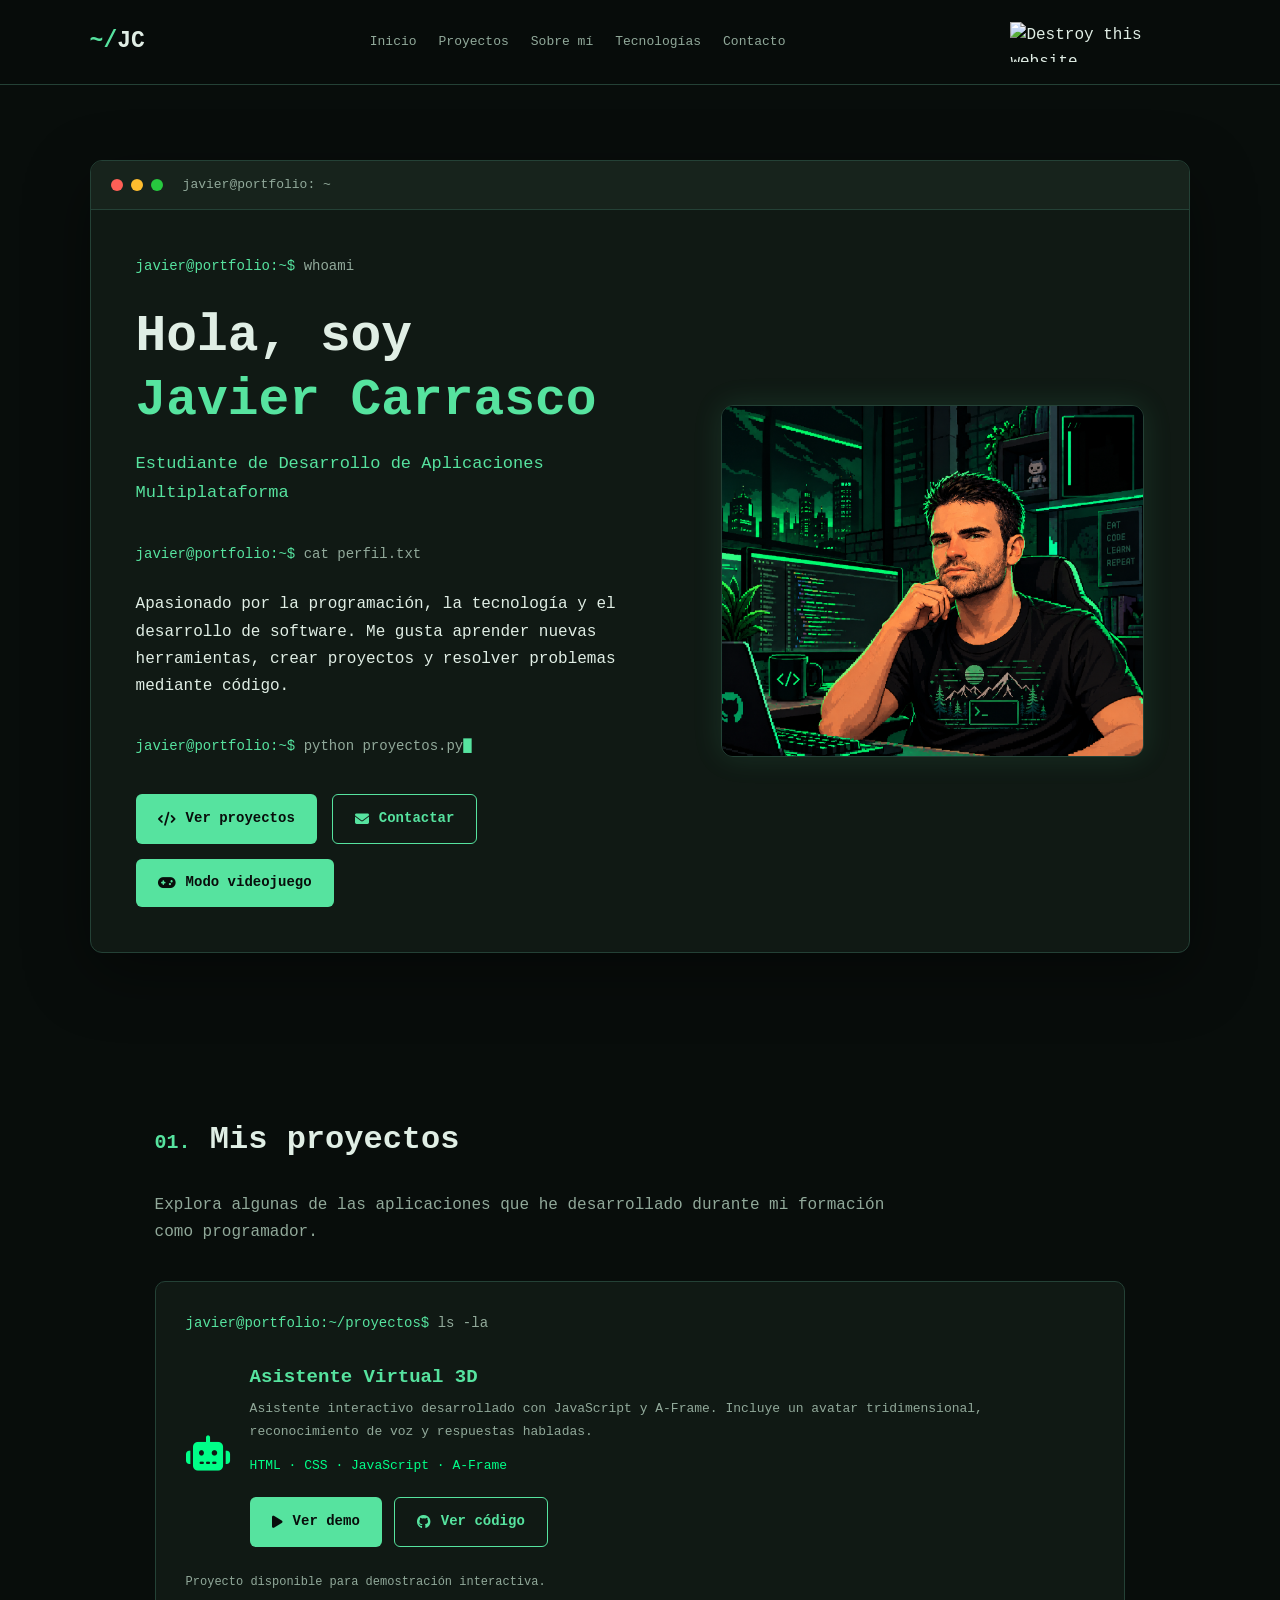
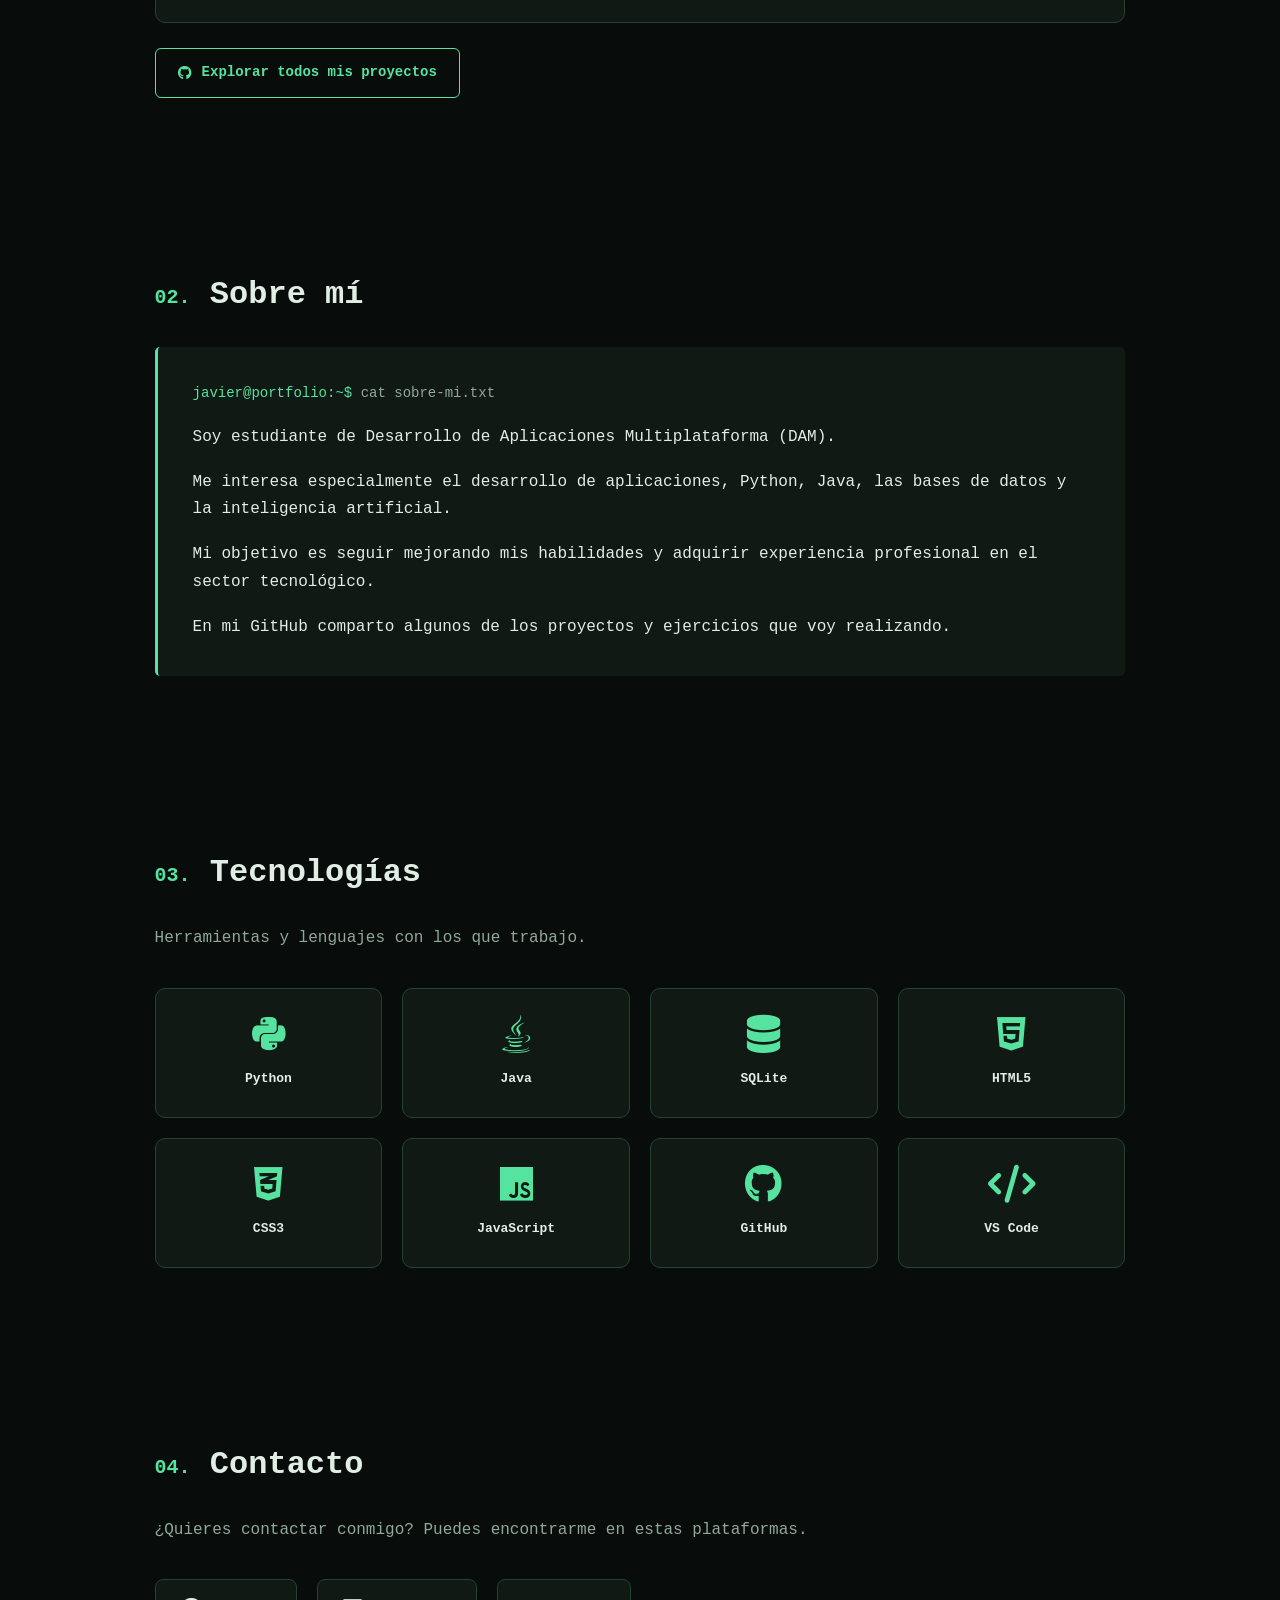
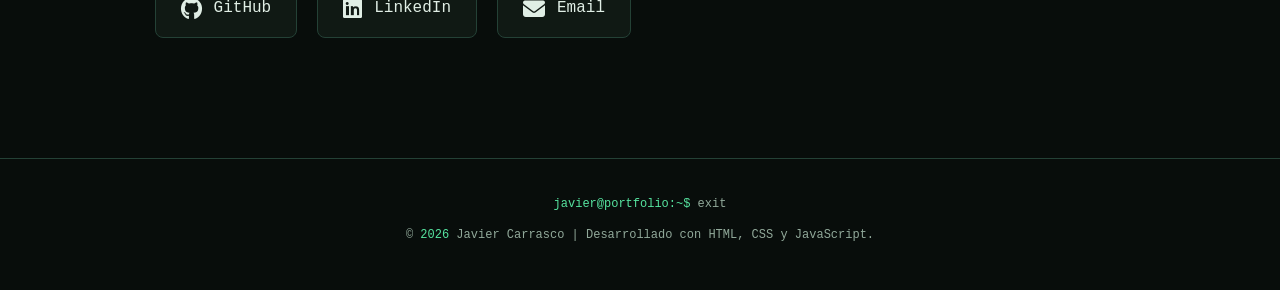
==== index.html @ 75edbc8d "Update index.html" ====
<!DOCTYPE html>
<html lang="es">

<head>
  <meta charset="UTF-8">
  <meta name="viewport"
        content="width=device-width, initial-scale=1.0">

  <meta name="description"
        content="Portafolio de Javier Carrasco, estudiante de Desarrollo de Aplicaciones Multiplataforma.">

  <title>Javier Carrasco | Developer</title>

  <link rel="stylesheet" href="style.css">

  <link rel="stylesheet"
        href="https://cdnjs.cloudflare.com/ajax/libs/font-awesome/6.7.2/css/all.min.css">

  <script src="script.js" defer></script>
</head>

<body>

  <nav class="navbar">

    <a href="#inicio" class="logo">
      <span>~/</span>JC
    </a>

    <div class="nav-links">
      <a href="#inicio">Inicio</a>
      <a href="#proyectos">Proyectos</a>
      <a href="#sobre-mi">Sobre mí</a>
      <a href="#tecnologias">Tecnologías</a>
      <a href="#contacto">Contacto</a>
    </div>

    <a class="destroy"
       href="https://destroy.spritefusion.com/?from=badge&url=https://javicarrascoferrus-web.github.io/portafolio/"
       target="_blank"
       rel="noopener noreferrer">

      <img
        src="https://destroy.spritefusion.com/badge.svg"
        alt="Destroy this website"
        width="180"
        height="40">

    </a>

  </nav>


  <header id="inicio" class="hero">

    <div class="terminal">

      <div class="terminal-header">

        <div class="terminal-dots">
          <span class="red"></span>
          <span class="yellow"></span>
          <span class="green"></span>
        </div>

        <span>javier@portfolio: ~</span>

      </div>

      <div class="terminal-body">

        <div class="hero-content">

          <div class="hero-text">

            <p class="command">
              <span>javier@portfolio:~$</span>
              whoami
            </p>

            <h1>
              Hola, soy
              <span class="highlight">
                Javier Carrasco
              </span>
            </h1>

            <p class="subtitle">
              Estudiante de Desarrollo de Aplicaciones Multiplataforma
            </p>

            <p class="command">
              <span>javier@portfolio:~$</span>
              cat perfil.txt
            </p>

            <p class="description">
              Apasionado por la programación, la tecnología
              y el desarrollo de software.
              Me gusta aprender nuevas herramientas,
              crear proyectos y resolver problemas
              mediante código.
            </p>

            <p class="command">
              <span>javier@portfolio:~$</span>
              <span id="typing"></span><span class="cursor">█</span>
            </p>

            <div class="hero-buttons">

              <a href="#proyectos" class="btn-primary">
                <i class="fa-solid fa-code"></i>
                Ver proyectos
              </a>

              <a href="#contacto" class="btn-secondary">
                <i class="fa-solid fa-envelope"></i>
                Contactar
              </a>

              <a href="Juego/" class="btn-primary">
                <i class="fa-solid fa-gamepad"></i>
                Modo videojuego
              </a>

            </div>

          </div>


          <div class="hero-image">

            <img
              src="FotoJavi.png"
              alt="Javier Carrasco, desarrollador en formación"
              width="1344"
              height="1024">

          </div>

        </div>

      </div>

    </div>

  </header>


  <section id="proyectos" class="section">

    <h2 class="section-title">
      <span>01.</span> Mis proyectos
    </h2>

    <p class="section-description">
      Explora algunas de las aplicaciones que he desarrollado
      durante mi formación como programador.
    </p>

    <div class="projects-terminal">

      <p class="command">
        <span>javier@portfolio:~/proyectos$</span>
        ls -la
      </p>

      <div class="project-info" style="margin: 25px 0;">

        <i class="fa-solid fa-robot"
           style="font-size: 35px; color: #00ff88;"></i>

        <div>

          <h3>Asistente Virtual 3D</h3>

          <p>
            Asistente interactivo desarrollado con JavaScript
            y A-Frame. Incluye un avatar tridimensional,
            reconocimiento de voz y respuestas habladas.
          </p>

          <p style="margin-top: 12px;">
            <span style="color: #00ff88;">
              HTML · CSS · JavaScript · A-Frame
            </span>
          </p>

          <div style="display: flex; gap: 12px;
                      flex-wrap: wrap; margin-top: 20px;">

            <!-- ENLACE CORREGIDO -->

            <a href="Proyectos/Asistente-3D/"
               class="btn-primary">

              <i class="fa-solid fa-play"></i>
              Ver demo

            </a>

            <a href="https://github.com/javicarrascoferrus-web/Proyectos"
               target="_blank"
               rel="noopener noreferrer"
               class="btn-secondary">

              <i class="fa-brands fa-github"></i>
              Ver código

            </a>

          </div>

        </div>

      </div>

      <p class="terminal-output">
        Proyecto disponible para demostración interactiva.
      </p>

    </div>

    <a class="github-button"
       href="https://github.com/javicarrascoferrus-web/Proyectos"
       target="_blank"
       rel="noopener noreferrer">

      <i class="fa-brands fa-github"></i>
      Explorar todos mis proyectos

    </a>

  </section>


  <section id="sobre-mi" class="section">

    <h2 class="section-title">
      <span>02.</span> Sobre mí
    </h2>

    <div class="about-terminal">

      <p class="command">
        <span>javier@portfolio:~$</span>
        cat sobre-mi.txt
      </p>

      <p>
        Soy estudiante de Desarrollo de Aplicaciones
        Multiplataforma (DAM).
      </p>

      <p>
        Me interesa especialmente el desarrollo
        de aplicaciones, Python, Java,
        las bases de datos y la inteligencia artificial.
      </p>

      <p>
        Mi objetivo es seguir mejorando mis habilidades
        y adquirir experiencia profesional
        en el sector tecnológico.
      </p>

      <p>
        En mi GitHub comparto algunos de los proyectos
        y ejercicios que voy realizando.
      </p>

    </div>

  </section>


  <section id="tecnologias" class="section">

    <h2 class="section-title">
      <span>03.</span> Tecnologías
    </h2>

    <p class="section-description">
      Herramientas y lenguajes con los que trabajo.
    </p>

    <div class="tech-grid">

      <div class="tech">
        <i class="fa-brands fa-python"></i>
        <span>Python</span>
      </div>

      <div class="tech">
        <i class="fa-brands fa-java"></i>
        <span>Java</span>
      </div>

      <div class="tech">
        <i class="fa-solid fa-database"></i>
        <span>SQLite</span>
      </div>

      <div class="tech">
        <i class="fa-brands fa-html5"></i>
        <span>HTML5</span>
      </div>

      <div class="tech">
        <i class="fa-brands fa-css3-alt"></i>
        <span>CSS3</span>
      </div>

      <div class="tech">
        <i class="fa-brands fa-js"></i>
        <span>JavaScript</span>
      </div>

      <div class="tech">
        <i class="fa-brands fa-github"></i>
        <span>GitHub</span>
      </div>

      <div class="tech">
        <i class="fa-solid fa-code"></i>
        <span>VS Code</span>
      </div>

    </div>

  </section>


  <section id="contacto" class="section contact-section">

    <h2 class="section-title">
      <span>04.</span> Contacto
    </h2>

    <p class="section-description">
      ¿Quieres contactar conmigo?
      Puedes encontrarme en estas plataformas.
    </p>

    <div class="contact-links">

      <a
        href="https://github.com/javicarrascoferrus-web"
        target="_blank"
        rel="noopener noreferrer">

        <i class="fa-brands fa-github"></i>
        GitHub

      </a>

      <a
        href="https://www.linkedin.com/in/javier-carrasco-9211b0356/"
        target="_blank"
        rel="noopener noreferrer">

        <i class="fa-brands fa-linkedin"></i>
        LinkedIn

      </a>

      <a href="mailto:javicarrascoferrus@gmail.com">

        <i class="fa-solid fa-envelope"></i>
        Email

      </a>

    </div>

  </section>


  <footer>

    <p>
      <span>javier@portfolio:~$</span>
      exit
    </p>

    <p>
      © <span id="year"></span> Javier Carrasco
      | Desarrollado con HTML, CSS y JavaScript.
    </p>

  </footer>

</body>
</html>
---- style.css ----
:root {
  --background: #080d0b;
  --surface: #101914;
  --surface-light: #17231c;
  --green: #56e39f;
  --green-dark: #2da66c;
  --text: #e0eee5;
  --muted: #91a99a;
  --border: #244136;
}

* {
  margin: 0;
  padding: 0;
  box-sizing: border-box;
}

html {
  scroll-behavior: smooth;
  scroll-padding-top: 100px;
}

body {
  background: var(--background);
  color: var(--text);
  font-family: "Consolas", "Courier New", monospace;
  line-height: 1.7;
  overflow-x: hidden;
}

a {
  text-decoration: none;
  color: inherit;
}

button,
a {
  -webkit-tap-highlight-color: transparent;
}

::selection {
  background: var(--green);
  color: var(--background);
}




.navbar {
  min-height: 85px;
  padding: 15px 7%;
  display: flex;
  align-items: center;
  justify-content: space-between;
  gap: 25px;
  border-bottom: 1px solid var(--border);
  background: rgba(8, 13, 11, 0.95);
  position: sticky;
  top: 0;
  z-index: 100;
}

.logo {
  font-size: 23px;
  font-weight: bold;
  color: var(--text);
  white-space: nowrap;
}

.logo span {
  color: var(--green);
}

.nav-links {
  display: flex;
  align-items: center;
  gap: 22px;
  flex-wrap: wrap;
}

.nav-links a {
  font-size: 13px;
  color: var(--muted);
  transition: color 0.3s;
}

.nav-links a:hover {
  color: var(--green);
}

.destroy img {
  display: block;
  max-width: 100%;
  height: auto;
}




.hero {
  min-height: 85vh;
  display: flex;
  align-items: center;
  justify-content: center;
  padding: 75px 7%;
}

.terminal {
  width: 100%;
  max-width: 1200px;
  border: 1px solid var(--border);
  background: var(--surface);
  border-radius: 12px;
  overflow: hidden;
  box-shadow: 0 20px 65px rgba(0, 0, 0, 0.4);
}

.terminal-header {
  background: var(--surface-light);
  padding: 13px 20px;
  display: flex;
  align-items: center;
  gap: 20px;
  border-bottom: 1px solid var(--border);
  color: var(--muted);
  font-size: 13px;
}

.terminal-dots {
  display: flex;
  gap: 8px;
}

.terminal-dots span {
  width: 12px;
  height: 12px;
  border-radius: 50%;
}

.red {
  background: #ff5f56;
}

.yellow {
  background: #ffbd2e;
}

.green {
  background: #27c93f;
}

.terminal-body {
  padding: 45px;
}




.hero-content {
  display: grid;
  grid-template-columns: minmax(0, 1.3fr) minmax(0, 1fr);
  align-items: center;
  gap: 35px;
}

.hero-text {
  min-width: 0;
}

.hero-image {
  width: 100%;
  display: flex;
  align-items: center;
  justify-content: center;
}

.hero-image img {
  display: block;
  width: 100%;
  max-width: 430px;
  height: auto;
  border-radius: 12px;
  border: 1px solid var(--border);
  box-shadow: 0 0 30px rgba(86, 227, 159, 0.12);
  transition: transform 0.3s ease, box-shadow 0.3s ease;
}

.hero-image img:hover {
  transform: scale(1.03);
  box-shadow: 0 0 35px rgba(86, 227, 159, 0.25);
}




.command {
  color: var(--muted);
  margin-bottom: 25px;
  font-size: 14px;
  overflow-wrap: anywhere;
}

.command span:first-child {
  color: var(--green);
}

h1 {
  font-size: clamp(30px, 4vw, 55px);
  line-height: 1.25;
  margin-bottom: 18px;
}

.highlight {
  color: var(--green);
  display: block;
}

.subtitle {
  color: var(--green);
  font-size: 17px;
  margin-bottom: 35px;
}

.description {
  color: var(--text);
  max-width: 750px;
  margin-bottom: 35px;
}

.cursor {
  color: var(--green);
  animation: blink 1s infinite;
}

@keyframes blink {
  50% {
    opacity: 0;
  }
}




.hero-buttons {
  display: flex;
  flex-wrap: wrap;
  gap: 15px;
  margin-top: 35px;
}

.btn-primary,
.btn-secondary,
.github-button {
  display: inline-flex;
  align-items: center;
  justify-content: center;
  gap: 10px;
  padding: 12px 22px;
  border-radius: 6px;
  font-size: 14px;
  font-weight: bold;
  transition: all 0.3s;
}

.btn-primary {
  background: var(--green);
  color: var(--background);
}

.btn-primary:hover {
  background: #82f5ba;
  transform: translateY(-3px);
}

.btn-secondary {
  border: 1px solid var(--green);
  color: var(--green);
}

.btn-secondary:hover {
  background: rgba(86, 227, 159, 0.1);
  transform: translateY(-3px);
}



.section {
  max-width: 1150px;
  margin: auto;
  padding: 85px 7%;
}

.section-title {
  font-size: clamp(24px, 3vw, 32px);
  margin-bottom: 25px;
}

.section-title span {
  color: var(--green);
  font-size: 20px;
}

.section-description {
  color: var(--muted);
  margin-bottom: 35px;
  max-width: 750px;
}




.projects-terminal {
  background: var(--surface);
  border: 1px solid var(--border);
  padding: 30px;
  border-radius: 10px;
}

.projects-terminal .command {
  margin-bottom: 20px;
}

.project-link {
  display: flex;
  align-items: center;
  justify-content: space-between;
  gap: 20px;
  padding: 25px 20px;
  border: 1px solid var(--border);
  border-radius: 8px;
  transition: all 0.3s;
}

.project-link:hover {
  background: var(--surface-light);
  border-color: var(--green);
  transform: translateX(5px);
}

.project-info {
  display: flex;
  align-items: center;
  gap: 20px;
}

.project-info > i {
  color: var(--green);
  font-size: 28px;
}

.project-info h3 {
  color: var(--green);
  font-size: 19px;
  margin-bottom: 5px;
}

.project-info p {
  color: var(--muted);
  font-size: 13px;
}

.project-link > i {
  color: var(--green);
}

.terminal-output {
  color: var(--muted);
  font-size: 12px;
  margin-top: 20px;
}

.github-button {
  margin-top: 25px;
  border: 1px solid var(--green);
  color: var(--green);
}

.github-button:hover {
  background: var(--green);
  color: var(--background);
}


/* SOBRE MÍ */

.about-terminal {
  background: var(--surface);
  border-left: 3px solid var(--green);
  border-radius: 5px;
  padding: 35px;
}

.about-terminal p {
  margin-bottom: 18px;
}

.about-terminal p:last-child {
  margin-bottom: 0;
}




.tech-grid {
  display: grid;
  grid-template-columns: repeat(4, 1fr);
  gap: 20px;
}

.tech {
  min-height: 130px;
  padding: 25px 15px;
  background: var(--surface);
  border: 1px solid var(--border);
  border-radius: 10px;
  display: flex;
  flex-direction: column;
  align-items: center;
  justify-content: center;
  gap: 15px;
  transition: all 0.3s;
}

.tech:hover {
  border-color: var(--green);
  transform: translateY(-6px);
  box-shadow: 0 8px 25px rgba(86, 227, 159, 0.08);
}

.tech i {
  font-size: 38px;
  color: var(--green);
}

.tech span {
  font-size: 13px;
  font-weight: bold;
}


/* CONTACTO */

.contact-section {
  padding-bottom: 120px;
}

.contact-links {
  display: flex;
  flex-wrap: wrap;
  gap: 20px;
}

.contact-links a {
  display: inline-flex;
  align-items: center;
  gap: 12px;
  padding: 15px 25px;
  background: var(--surface);
  border: 1px solid var(--border);
  border-radius: 8px;
  transition: all 0.3s;
}

.contact-links a:hover {
  color: var(--green);
  border-color: var(--green);
  transform: translateY(-4px);
}

.contact-links i {
  font-size: 22px;
}


/* FOOTER */

footer {
  padding: 35px 7%;
  text-align: center;
  border-top: 1px solid var(--border);
  color: var(--muted);
  font-size: 12px;
}

footer p {
  margin-bottom: 10px;
}

footer span {
  color: var(--green);
}




@media (max-width: 1000px) {

  .navbar {
    flex-wrap: wrap;
    justify-content: center;
  }

  .nav-links {
    justify-content: center;
  }

  .hero-content {
    grid-template-columns: 1fr;
    gap: 35px;
  }

  .hero-image img {
    max-width: 420px;
  }

  .tech-grid {
    grid-template-columns: repeat(3, 1fr);
  }

}




@media (max-width: 650px) {

  .navbar {
    padding: 18px 5%;
    gap: 15px;
  }

  .nav-links {
    gap: 12px;
  }

  .nav-links a {
    font-size: 11px;
  }

  .hero {
    padding: 50px 5%;
    min-height: auto;
  }

  .terminal-body {
    padding: 25px 20px;
  }

  .terminal-header {
    padding: 12px;
    font-size: 11px;
  }

  .hero-content {
    grid-template-columns: 1fr;
    gap: 25px;
  }

  .hero-image img {
    max-width: 350px;
  }

  .subtitle {
    font-size: 14px;
  }

  .command {
    font-size: 12px;
  }

  .section {
    padding: 65px 6%;
  }

  .projects-terminal {
    padding: 18px;
  }

  .project-link {
    padding: 18px 12px;
  }

  .project-info {
    gap: 12px;
  }

  .project-info h3 {
    font-size: 16px;
  }

  .project-info > i {
    font-size: 22px;
  }

  .about-terminal {
    padding: 22px;
  }

  .tech-grid {
    grid-template-columns: repeat(2, 1fr);
    gap: 12px;
  }

  .tech {
    min-height: 110px;
  }

  .tech i {
    font-size: 30px;
  }

  .contact-links {
    flex-direction: column;
  }

  .contact-links a {
    justify-content: center;
  }

}




@media (prefers-reduced-motion: reduce) {

  *,
  *::before,
  *::after {
    animation-duration: 0.01ms !important;
    transition-duration: 0.01ms !important;
    scroll-behavior: auto !important;
  }

}
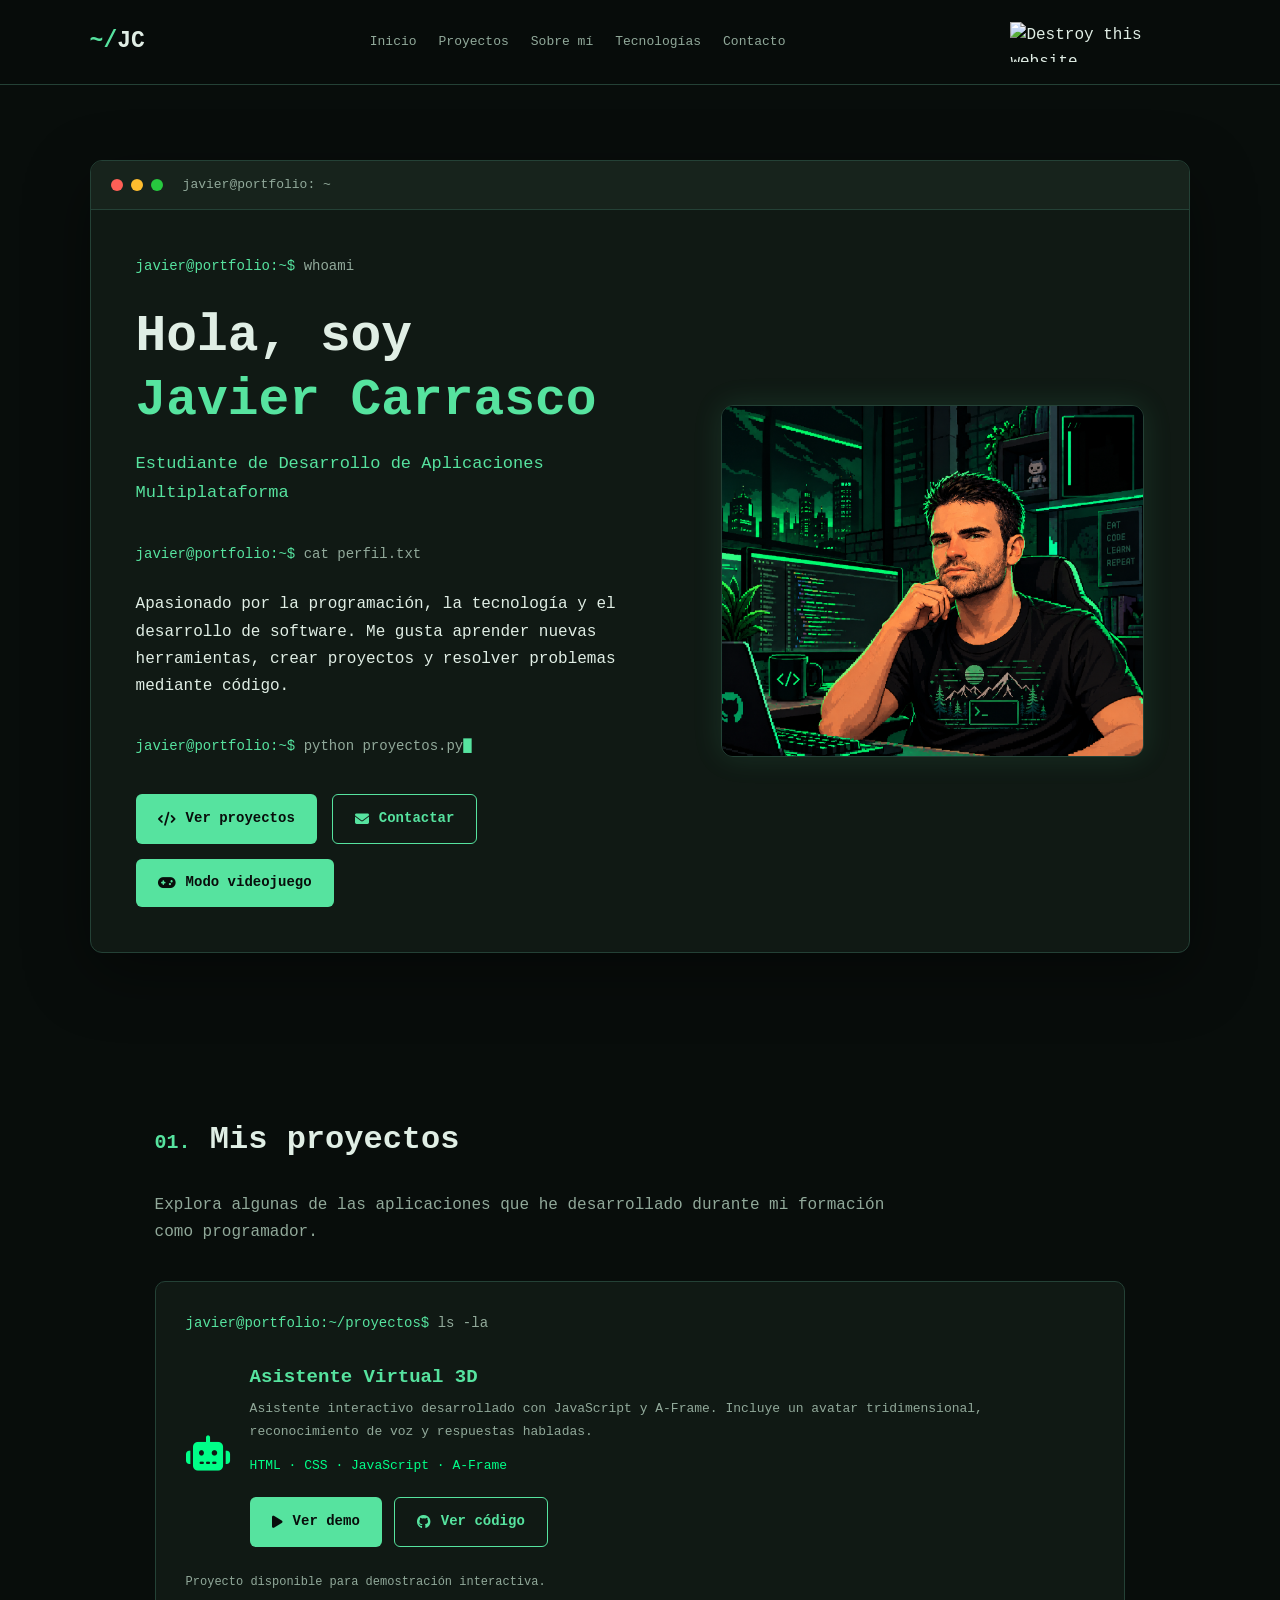
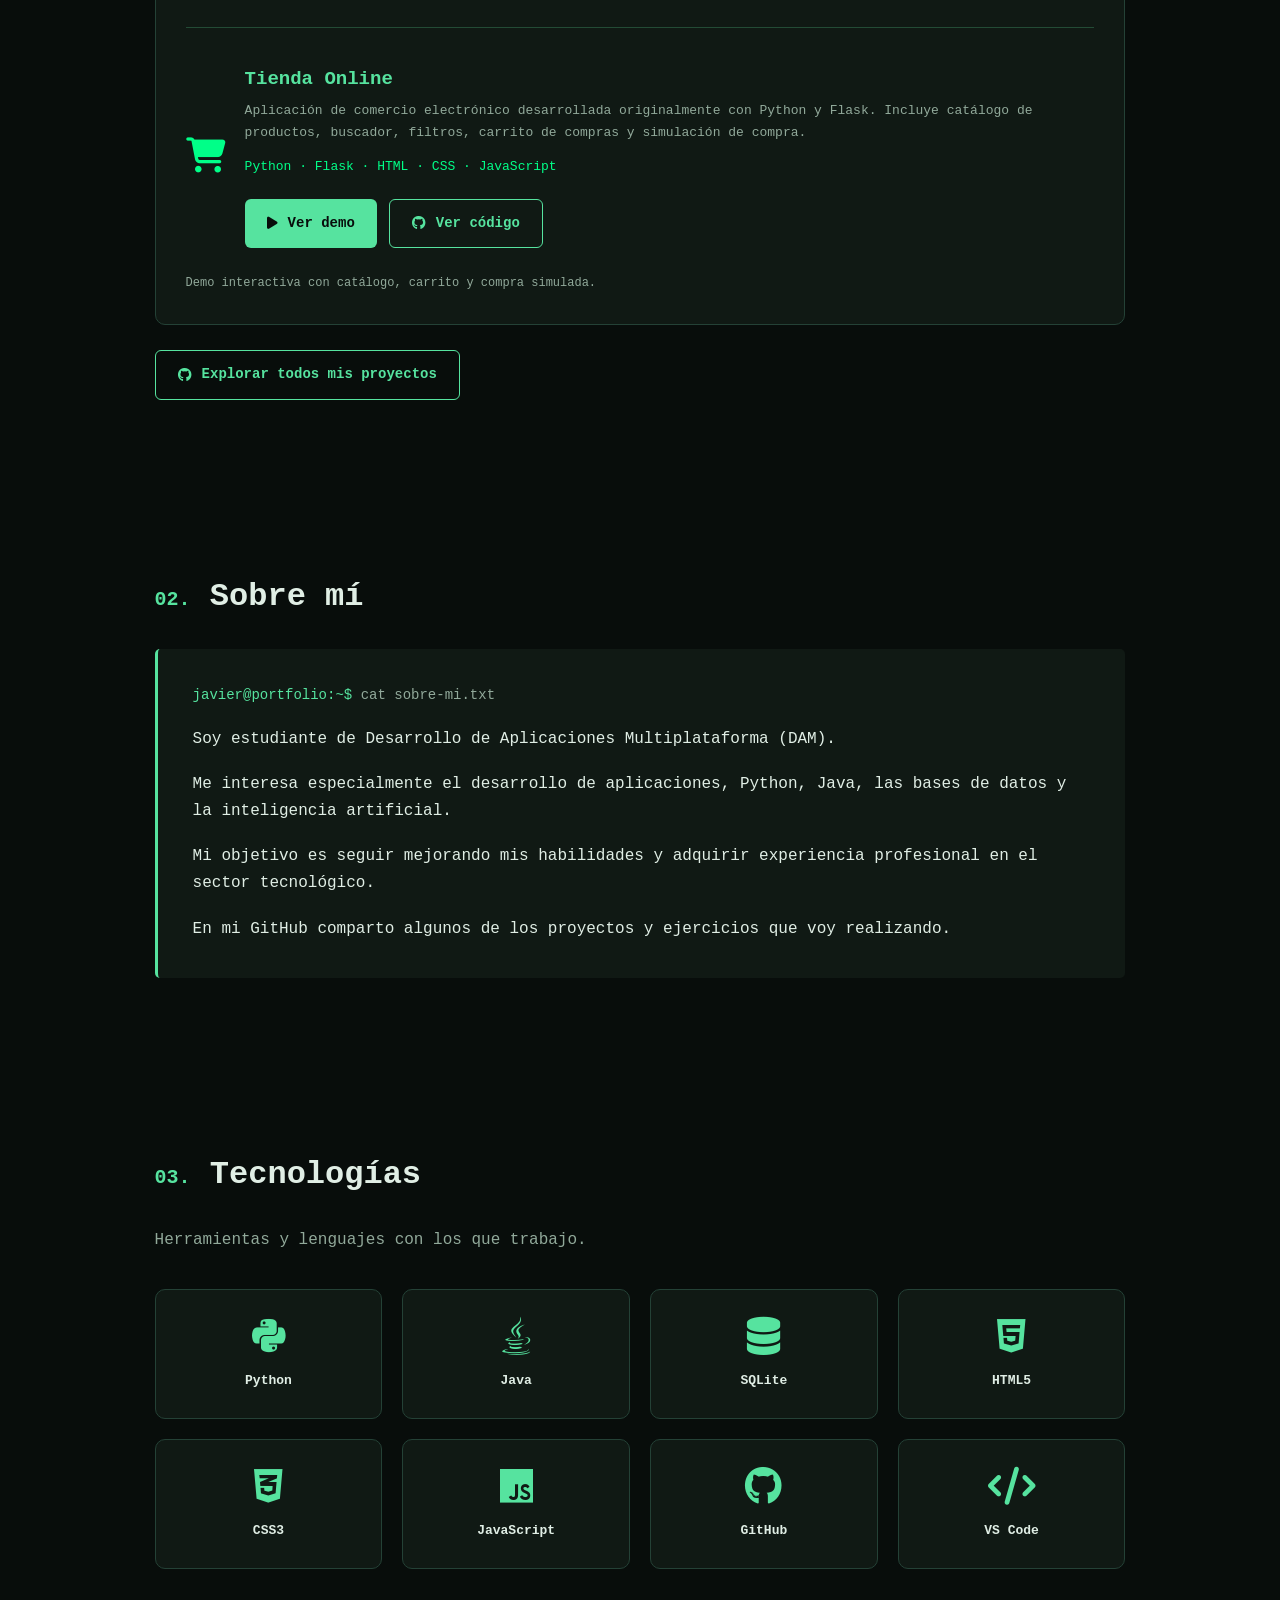
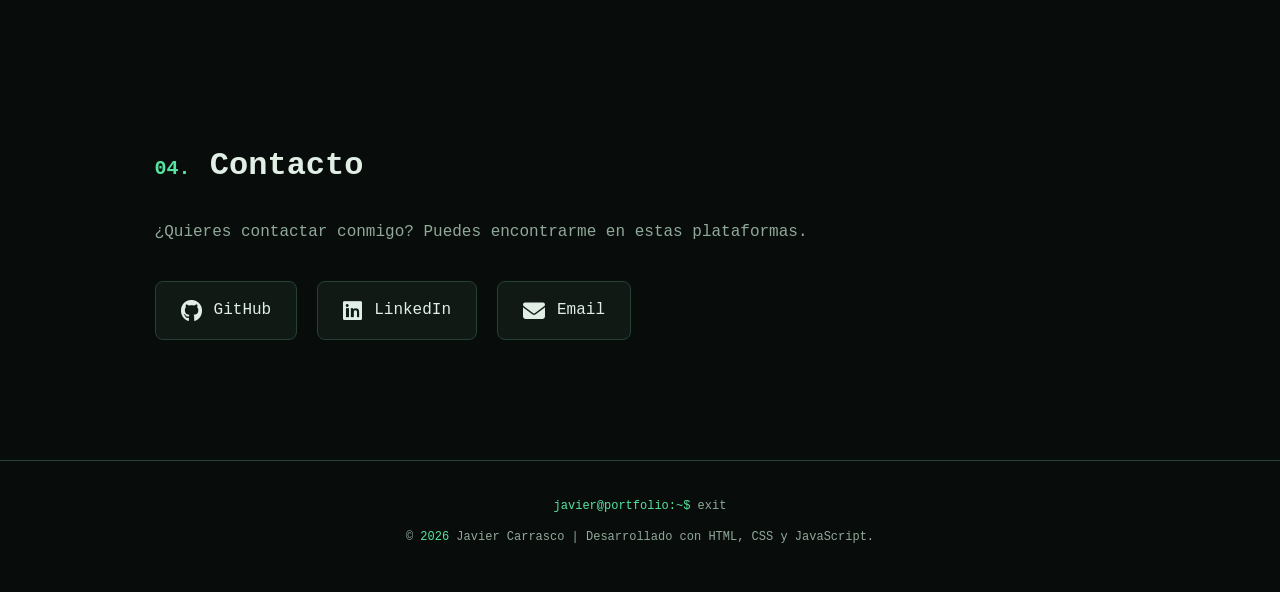
==== commit fddfd88e: "Add section comments and project details in index.html" ====
--- a/index.html
+++ b/index.html
@@ -51,6 +51,8 @@
 
   </nav>
 
+
+  <!-- INICIO -->
 
   <header id="inicio" class="hero">
 
@@ -149,6 +151,8 @@
   </header>
 
 
+  <!-- PROYECTOS -->
+
   <section id="proyectos" class="section">
 
     <h2 class="section-title">
@@ -166,6 +170,9 @@
         <span>javier@portfolio:~/proyectos$</span>
         ls -la
       </p>
+
+
+      <!-- PROYECTO 1: ASISTENTE VIRTUAL 3D -->
 
       <div class="project-info" style="margin: 25px 0;">
 
@@ -191,8 +198,6 @@
           <div style="display: flex; gap: 12px;
                       flex-wrap: wrap; margin-top: 20px;">
 
-            <!-- ENLACE CORREGIDO -->
-
             <a href="Proyectos/Asistente-3D/"
                class="btn-primary">
 
@@ -221,7 +226,75 @@
         Proyecto disponible para demostración interactiva.
       </p>
 
-    </div>
+
+      <!-- SEPARADOR ENTRE PROYECTOS -->
+
+      <hr style="
+        border: none;
+        border-top: 1px solid #234b35;
+        margin: 35px 0;
+      ">
+
+
+      <!-- PROYECTO 2: TIENDA ONLINE -->
+
+      <div class="project-info" style="margin: 25px 0;">
+
+        <i class="fa-solid fa-cart-shopping"
+           style="font-size: 35px; color: #00ff88;"></i>
+
+        <div>
+
+          <h3>Tienda Online</h3>
+
+          <p>
+            Aplicación de comercio electrónico desarrollada
+            originalmente con Python y Flask. Incluye
+            catálogo de productos, buscador, filtros,
+            carrito de compras y simulación de compra.
+          </p>
+
+          <p style="margin-top: 12px;">
+            <span style="color: #00ff88;">
+              Python · Flask · HTML · CSS · JavaScript
+            </span>
+          </p>
+
+          <div style="display: flex; gap: 12px;
+                      flex-wrap: wrap; margin-top: 20px;">
+
+            <a href="Proyectos/tienda%20online/"
+               class="btn-primary">
+
+              <i class="fa-solid fa-play"></i>
+              Ver demo
+
+            </a>
+
+            <a href="https://github.com/javicarrascoferrus-web/Proyectos"
+               target="_blank"
+               rel="noopener noreferrer"
+               class="btn-secondary">
+
+              <i class="fa-brands fa-github"></i>
+              Ver código
+
+            </a>
+
+          </div>
+
+        </div>
+
+      </div>
+
+      <p class="terminal-output">
+        Demo interactiva con catálogo, carrito y compra simulada.
+      </p>
+
+    </div>
+
+
+    <!-- GITHUB -->
 
     <a class="github-button"
        href="https://github.com/javicarrascoferrus-web/Proyectos"
@@ -236,6 +309,8 @@
   </section>
 
 
+  <!-- SOBRE MÍ -->
+
   <section id="sobre-mi" class="section">
 
     <h2 class="section-title">
@@ -276,6 +351,8 @@
   </section>
 
 
+  <!-- TECNOLOGÍAS -->
+
   <section id="tecnologias" class="section">
 
     <h2 class="section-title">
@@ -332,6 +409,8 @@
 
   </section>
 
+
+  <!-- CONTACTO -->
 
   <section id="contacto" class="section contact-section">
 
@@ -378,6 +457,8 @@
   </section>
 
 
+  <!-- FOOTER -->
+
   <footer>
 
     <p>
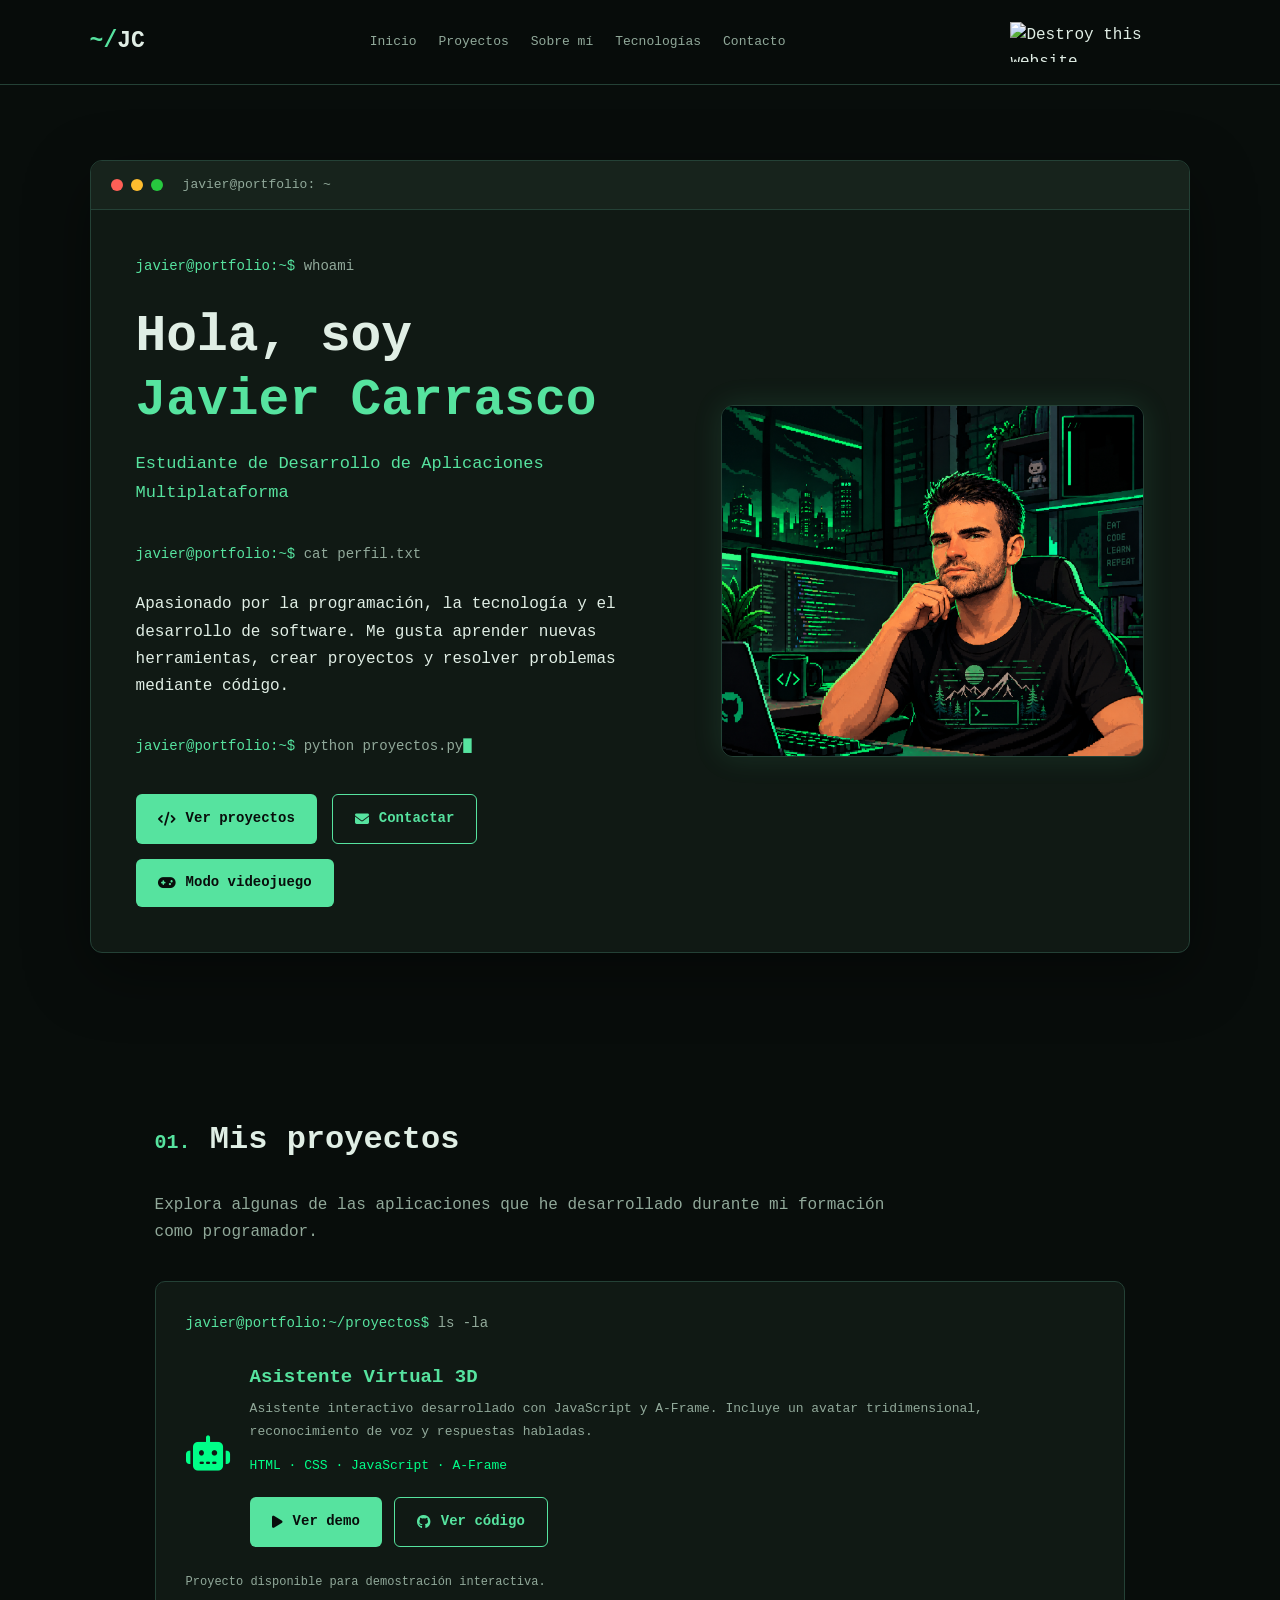
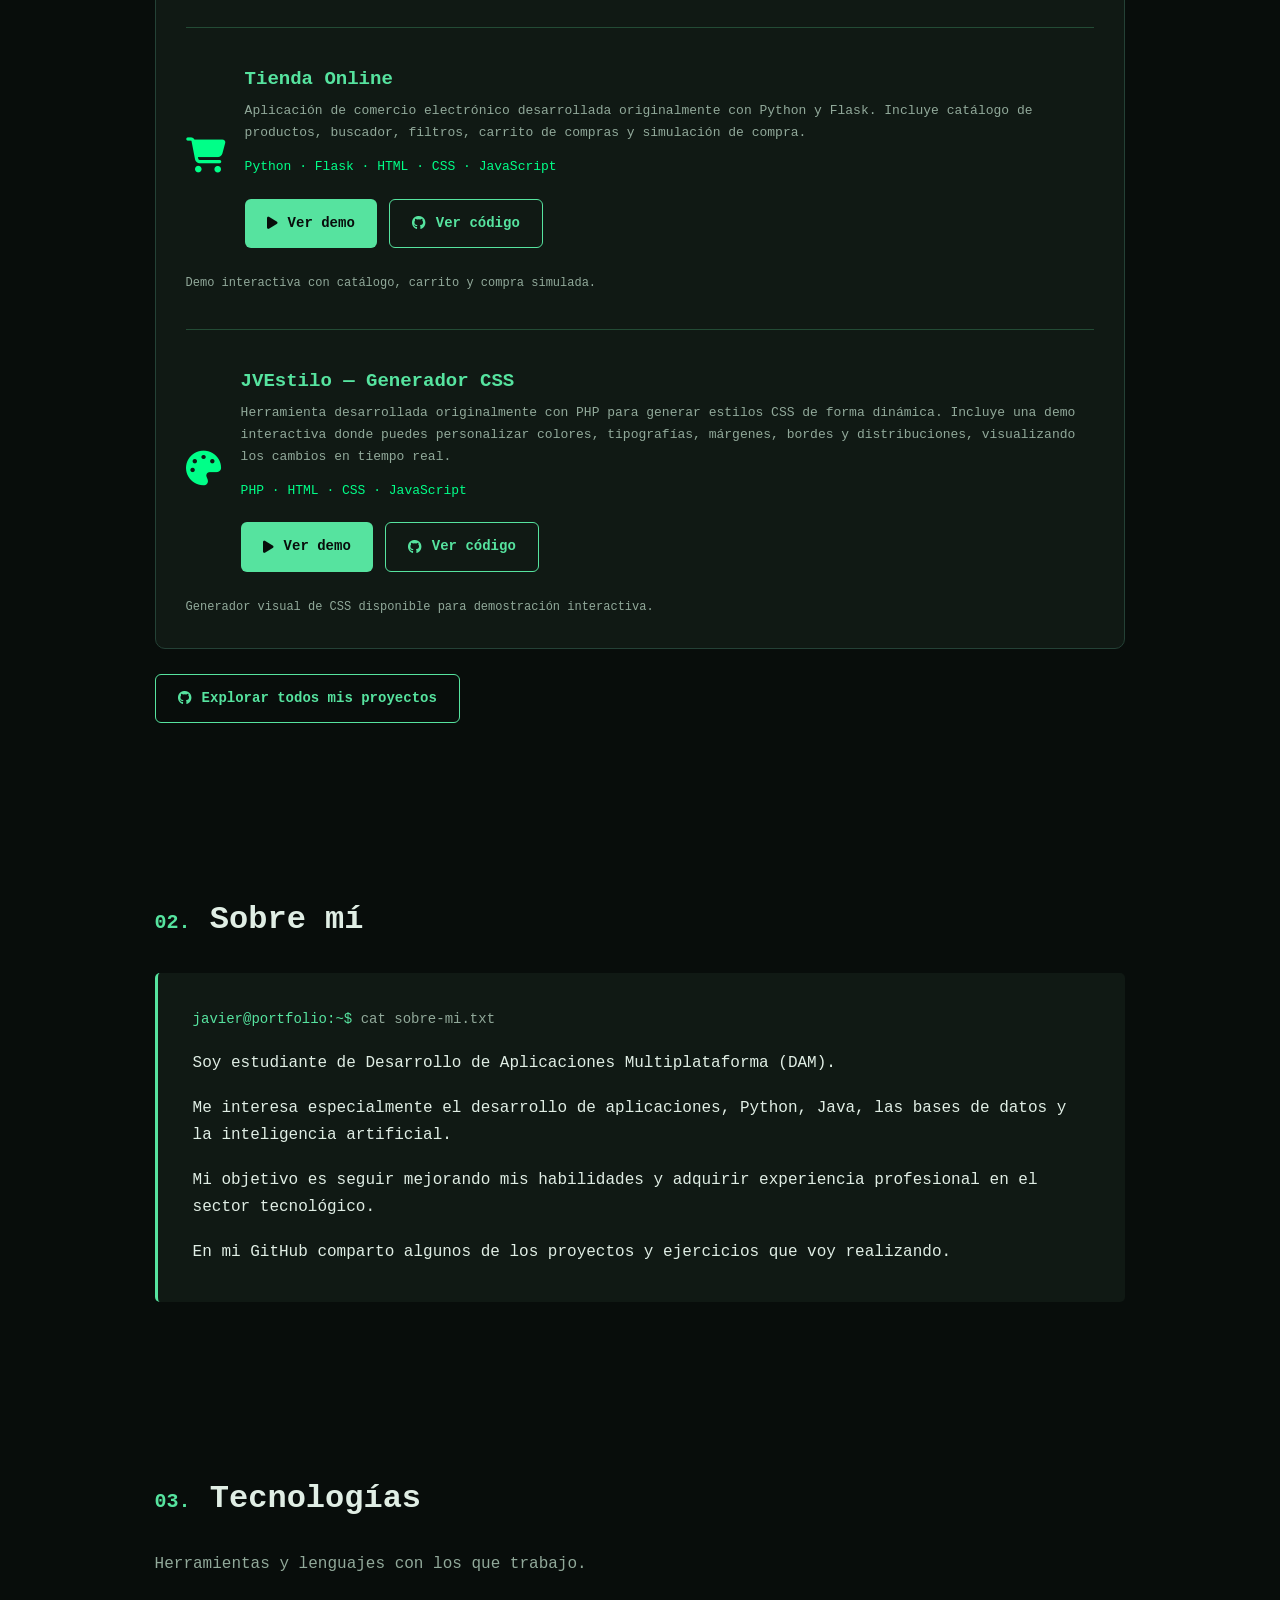
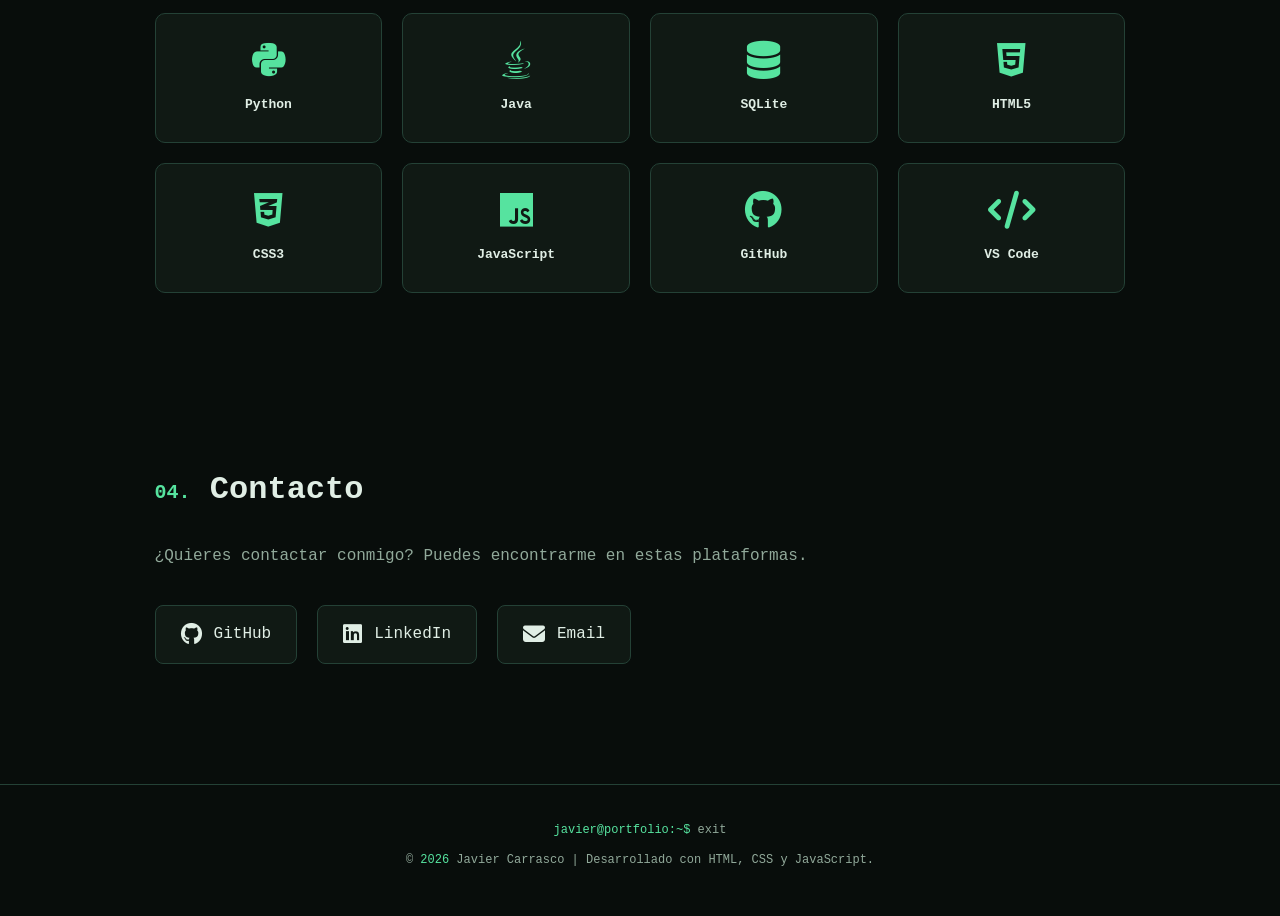
==== commit e7c3c8e5: "Update index.html" ====
--- a/index.html
+++ b/index.html
@@ -21,6 +21,8 @@
 </head>
 
 <body>
+
+
 
   <nav class="navbar">
 
@@ -52,7 +54,7 @@
   </nav>
 
 
-  <!-- INICIO -->
+
 
   <header id="inicio" class="hero">
 
@@ -151,7 +153,7 @@
   </header>
 
 
-  <!-- PROYECTOS -->
+
 
   <section id="proyectos" class="section">
 
@@ -172,7 +174,7 @@
       </p>
 
 
-      <!-- PROYECTO 1: ASISTENTE VIRTUAL 3D -->
+
 
       <div class="project-info" style="margin: 25px 0;">
 
@@ -195,8 +197,12 @@
             </span>
           </p>
 
-          <div style="display: flex; gap: 12px;
-                      flex-wrap: wrap; margin-top: 20px;">
+          <div style="
+            display: flex;
+            gap: 12px;
+            flex-wrap: wrap;
+            margin-top: 20px;
+          ">
 
             <a href="Proyectos/Asistente-3D/"
                class="btn-primary">
@@ -227,7 +233,7 @@
       </p>
 
 
-      <!-- SEPARADOR ENTRE PROYECTOS -->
+  
 
       <hr style="
         border: none;
@@ -236,7 +242,7 @@
       ">
 
 
-      <!-- PROYECTO 2: TIENDA ONLINE -->
+  
 
       <div class="project-info" style="margin: 25px 0;">
 
@@ -260,8 +266,12 @@
             </span>
           </p>
 
-          <div style="display: flex; gap: 12px;
-                      flex-wrap: wrap; margin-top: 20px;">
+          <div style="
+            display: flex;
+            gap: 12px;
+            flex-wrap: wrap;
+            margin-top: 20px;
+          ">
 
             <a href="Proyectos/tienda%20online/"
                class="btn-primary">
@@ -291,10 +301,81 @@
         Demo interactiva con catálogo, carrito y compra simulada.
       </p>
 
+
+      <!-- SEPARADOR -->
+
+      <hr style="
+        border: none;
+        border-top: 1px solid #234b35;
+        margin: 35px 0;
+      ">
+
+
+   
+
+      <div class="project-info" style="margin: 25px 0;">
+
+        <i class="fa-solid fa-palette"
+           style="font-size: 35px; color: #00ff88;"></i>
+
+        <div>
+
+          <h3>JVEstilo — Generador CSS</h3>
+
+          <p>
+            Herramienta desarrollada originalmente con PHP
+            para generar estilos CSS de forma dinámica.
+            Incluye una demo interactiva donde puedes
+            personalizar colores, tipografías, márgenes,
+            bordes y distribuciones, visualizando
+            los cambios en tiempo real.
+          </p>
+
+          <p style="margin-top: 12px;">
+            <span style="color: #00ff88;">
+              PHP · HTML · CSS · JavaScript
+            </span>
+          </p>
+
+          <div style="
+            display: flex;
+            gap: 12px;
+            flex-wrap: wrap;
+            margin-top: 20px;
+          ">
+
+            <a href="Proyectos/JVEstilo/"
+               class="btn-primary">
+
+              <i class="fa-solid fa-play"></i>
+              Ver demo
+
+            </a>
+
+            <a href="https://github.com/javicarrascoferrus-web/Proyectos"
+               target="_blank"
+               rel="noopener noreferrer"
+               class="btn-secondary">
+
+              <i class="fa-brands fa-github"></i>
+              Ver código
+
+            </a>
+
+          </div>
+
+        </div>
+
+      </div>
+
+      <p class="terminal-output">
+        Generador visual de CSS disponible para demostración interactiva.
+      </p>
+
     </div>
 
 
-    <!-- GITHUB -->
+  
 
     <a class="github-button"
        href="https://github.com/javicarrascoferrus-web/Proyectos"
@@ -309,7 +390,7 @@
   </section>
 
 
-  <!-- SOBRE MÍ -->
+
 
   <section id="sobre-mi" class="section">
 
@@ -351,7 +432,7 @@
   </section>
 
 
-  <!-- TECNOLOGÍAS -->
+
 
   <section id="tecnologias" class="section">
 
@@ -410,7 +491,7 @@
   </section>
 
 
-  <!-- CONTACTO -->
+
 
   <section id="contacto" class="section contact-section">
 
@@ -457,7 +538,6 @@
   </section>
 
 
-  <!-- FOOTER -->
 
   <footer>
 
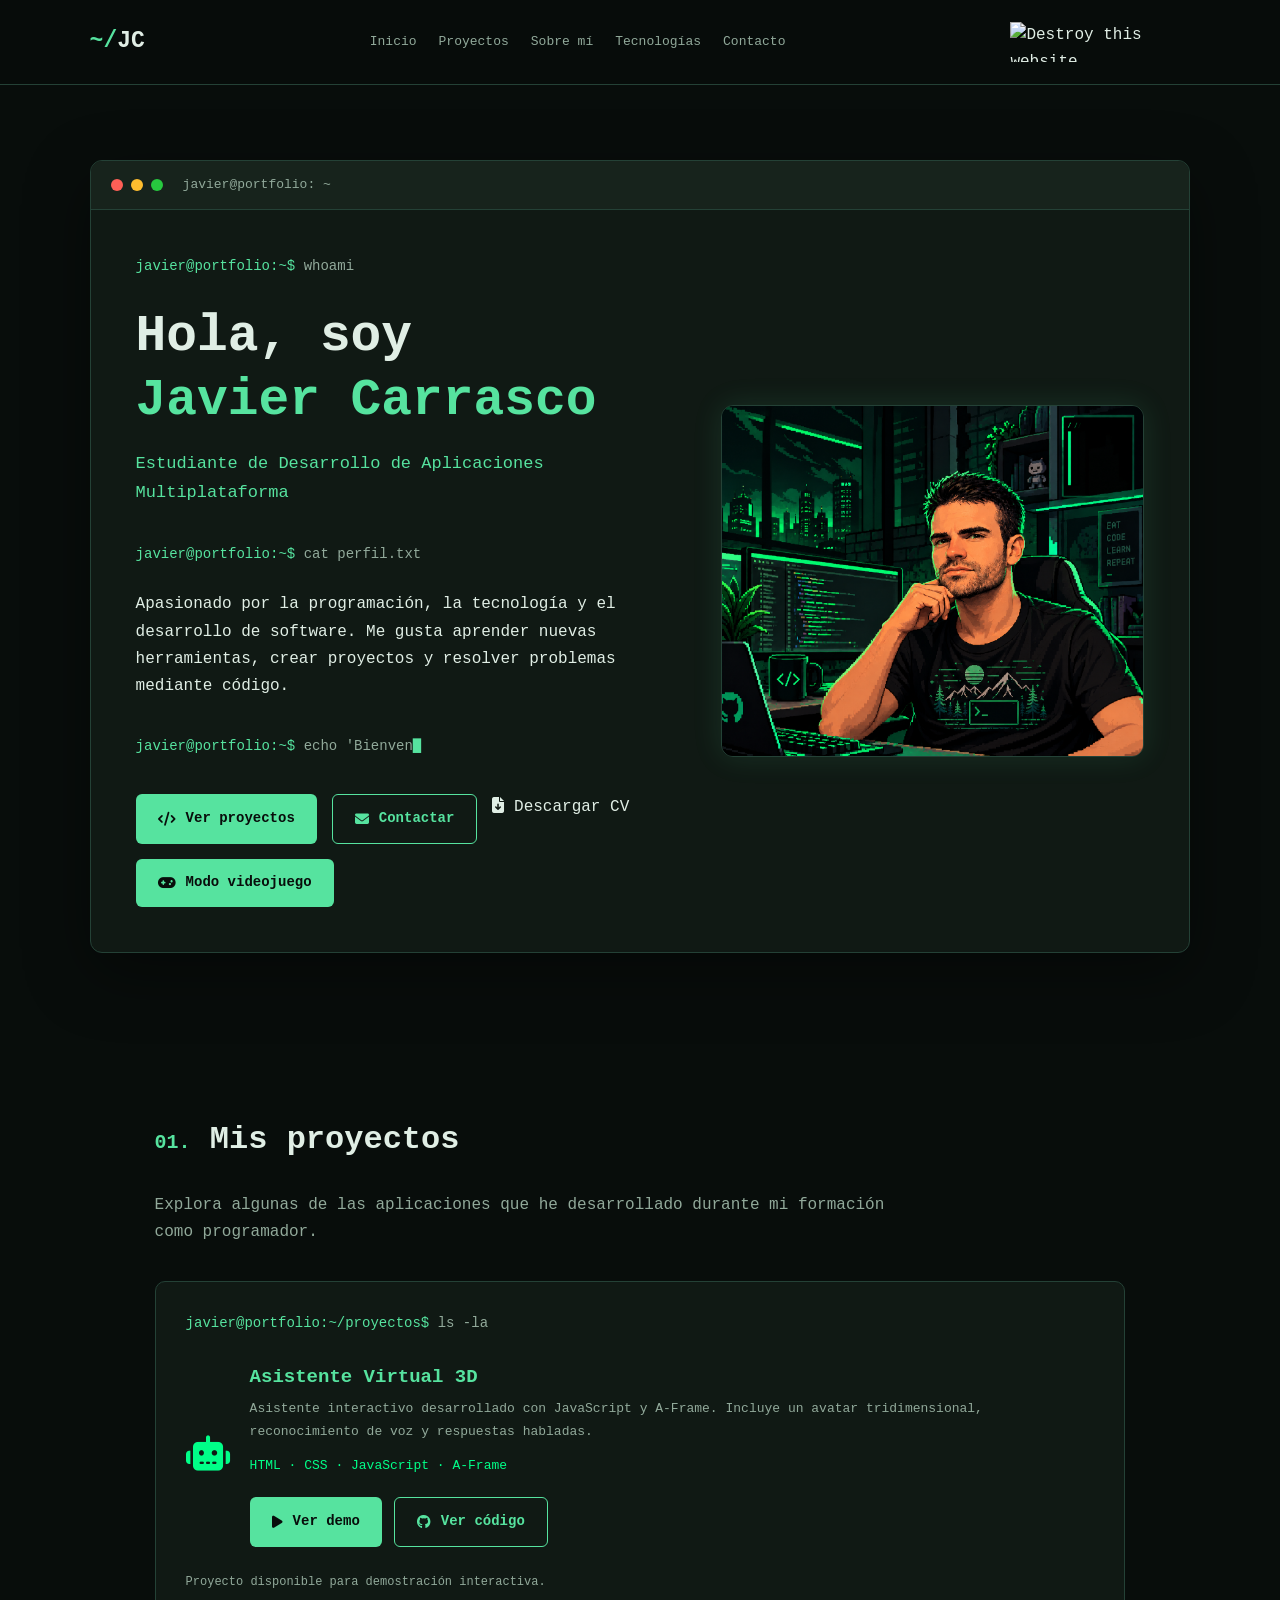
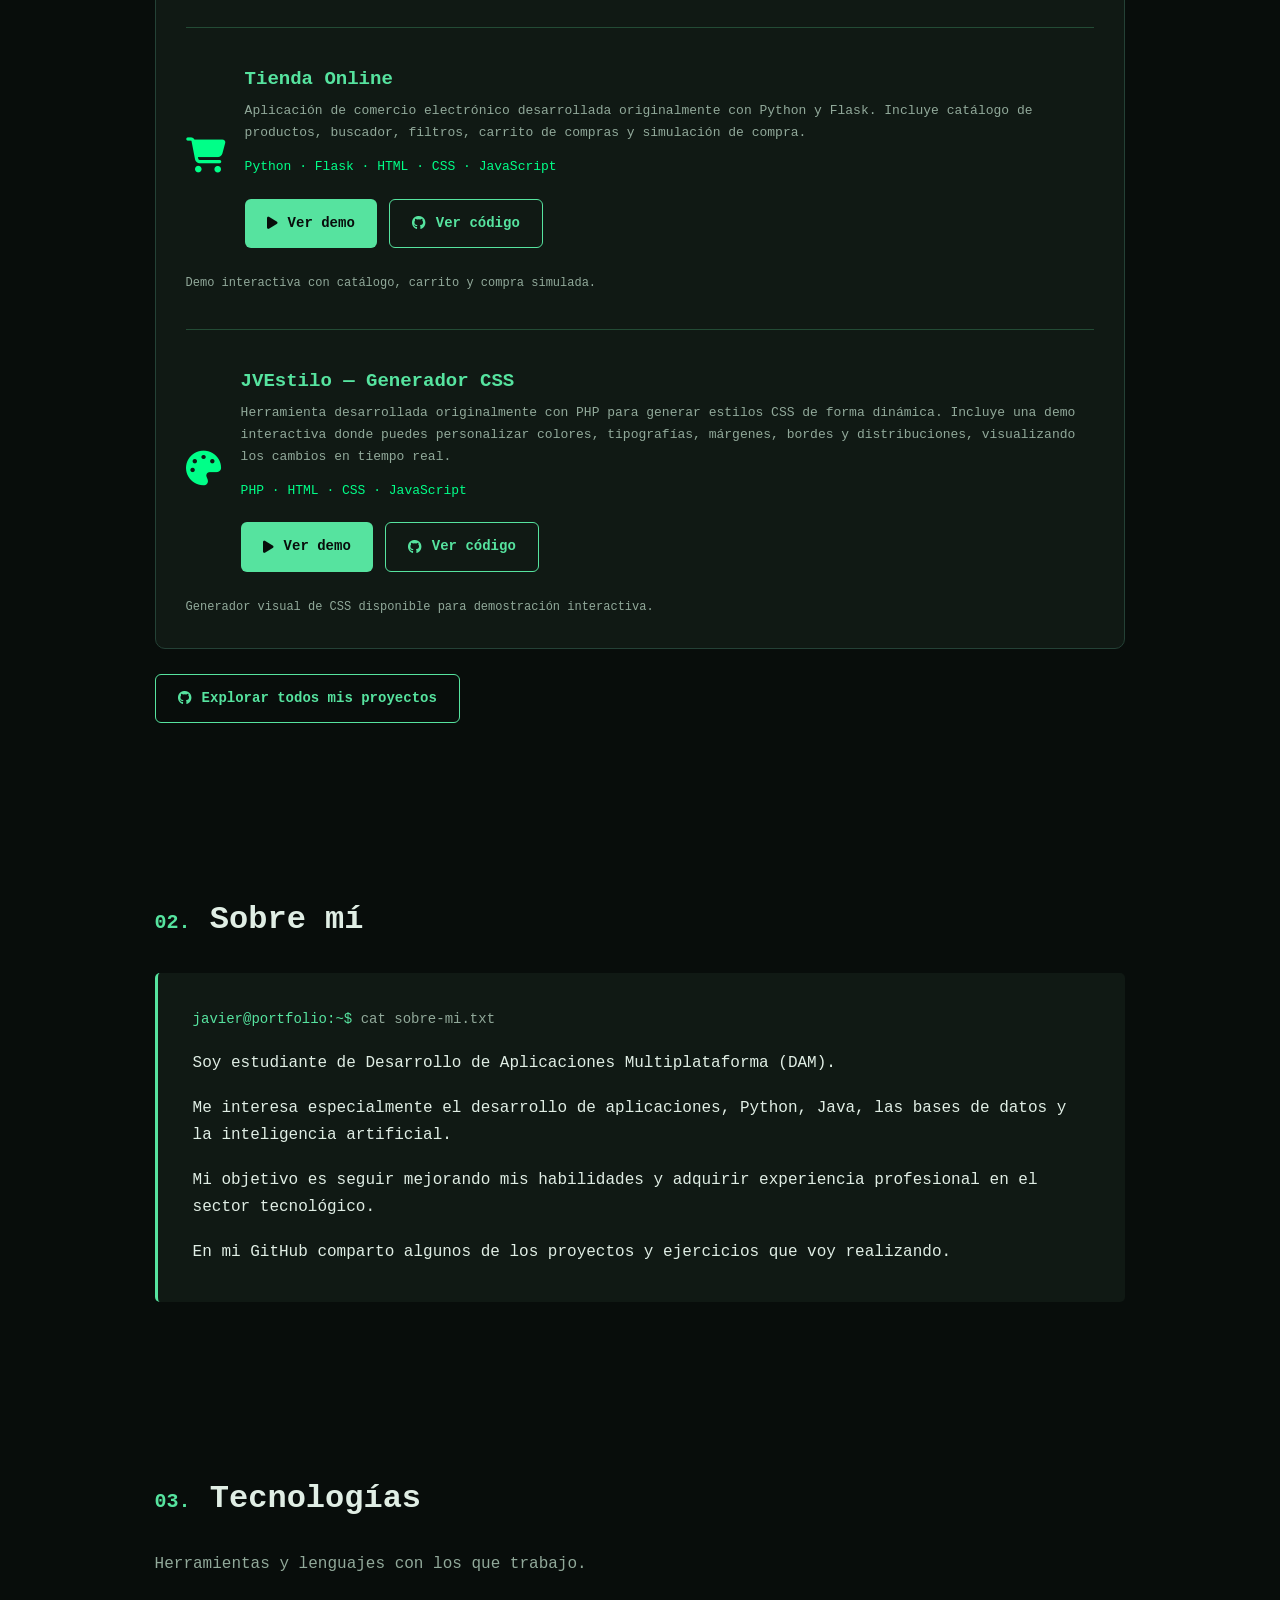
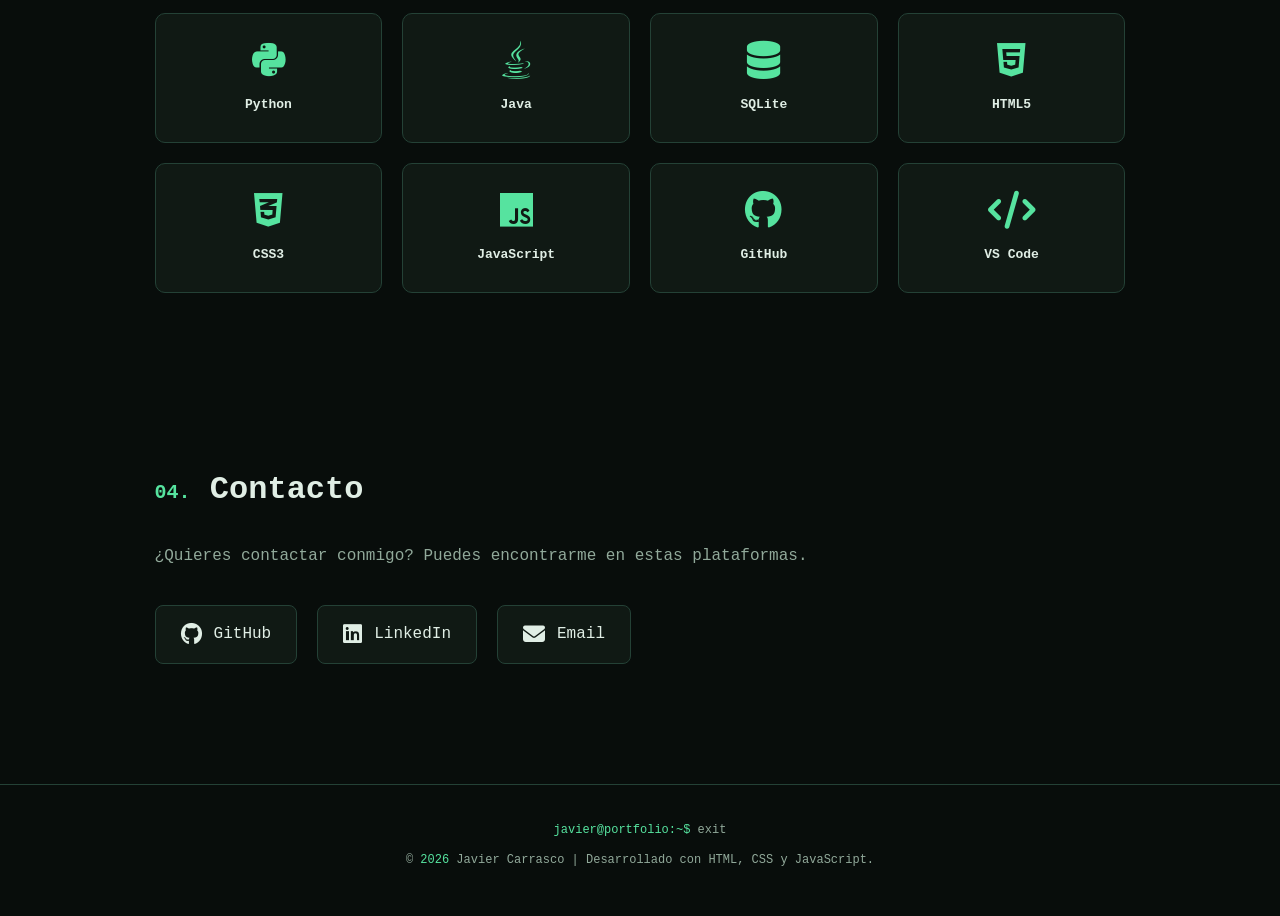
==== commit b46e8eb2: "Update index.html" ====
--- a/index.html
+++ b/index.html
@@ -122,6 +122,14 @@
               <a href="#contacto" class="btn-secondary">
                 <i class="fa-solid fa-envelope"></i>
                 Contactar
+              </a>
+
+              <a href="assets/cv/Javier_Carrasco_CV.pdf"
+                 class="btn-cv"
+                 download="Javier_Carrasco_CV.pdf"
+                 type="application/pdf">
+                <i class="fa-solid fa-file-arrow-down" aria-hidden="true"></i>
+                Descargar CV
               </a>
 
               <a href="Juego/" class="btn-primary">
--- a/style.css
+++ b/style.css
@@ -440,7 +440,6 @@
 }
 
 
-/* CONTACTO */
 
 .contact-section {
   padding-bottom: 120px;
@@ -474,7 +473,7 @@
 }
 
 
-/* FOOTER */
+
 
 footer {
   padding: 35px 7%;
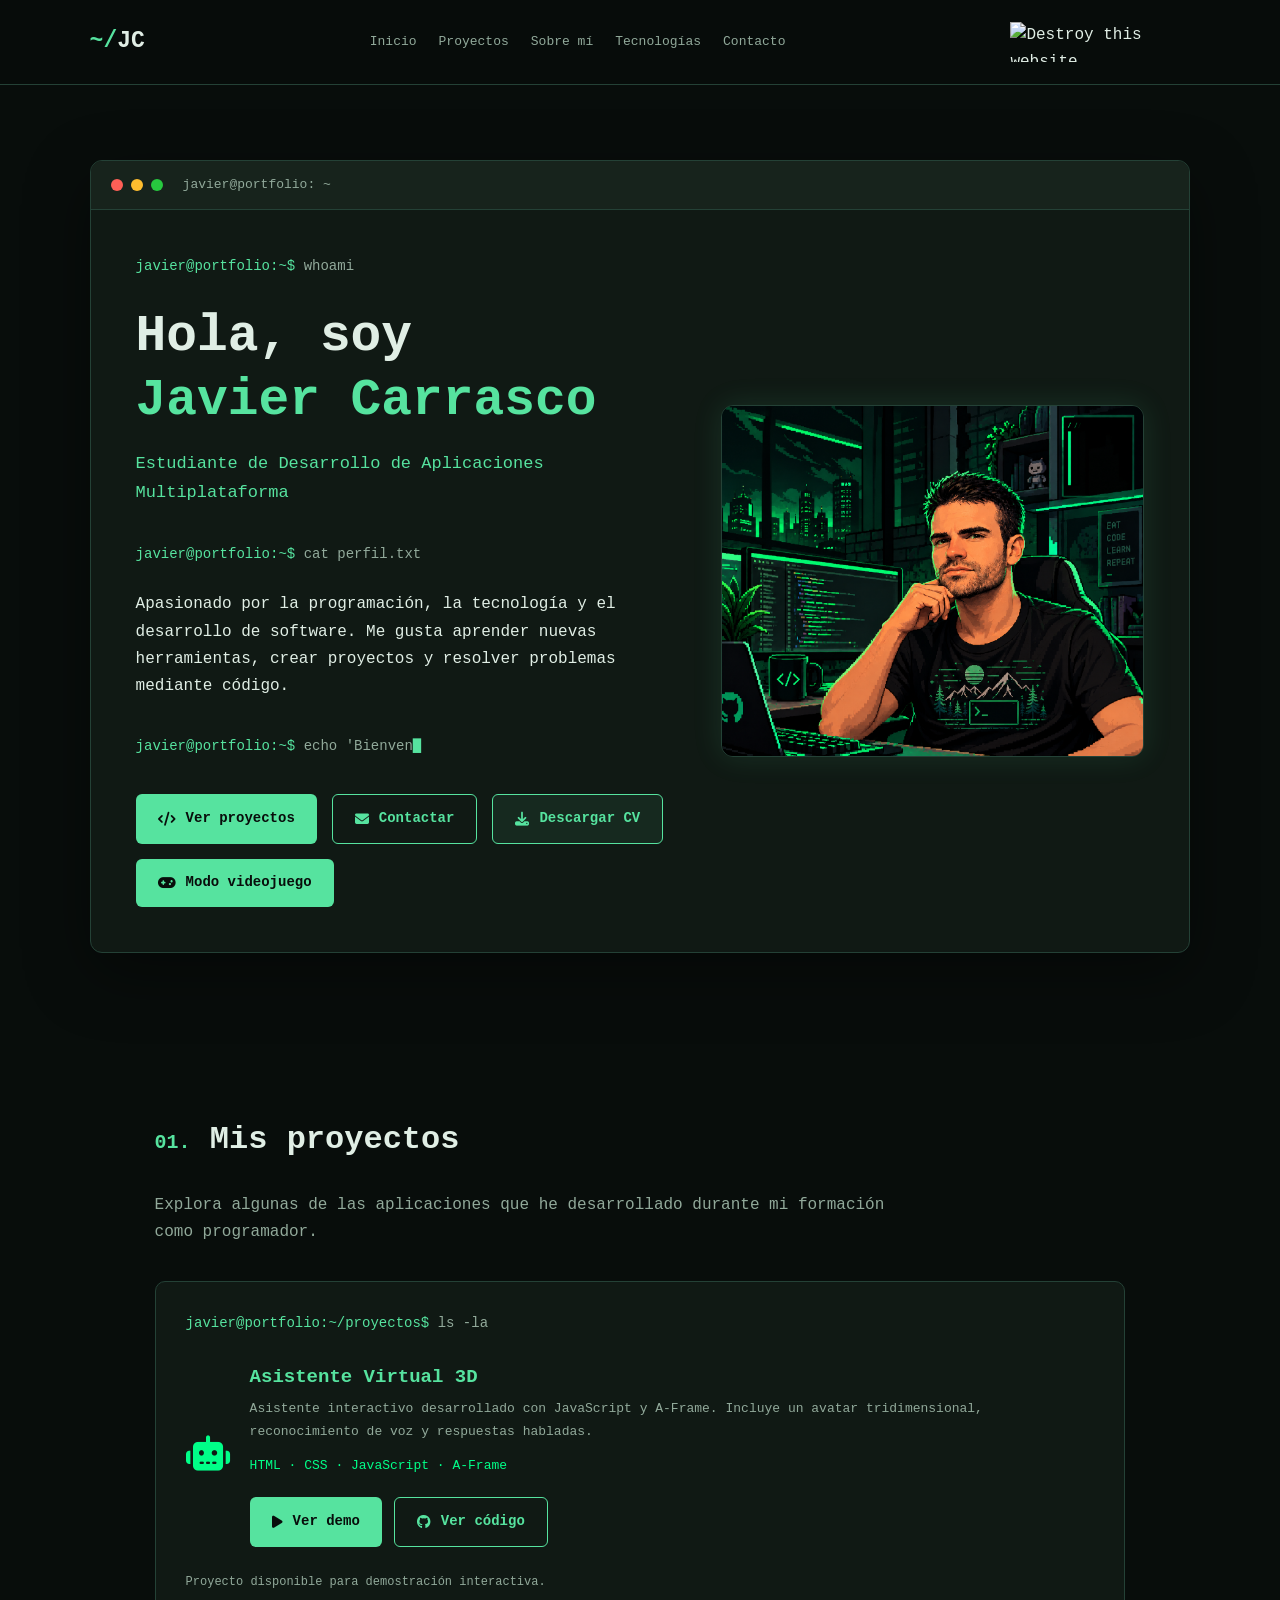
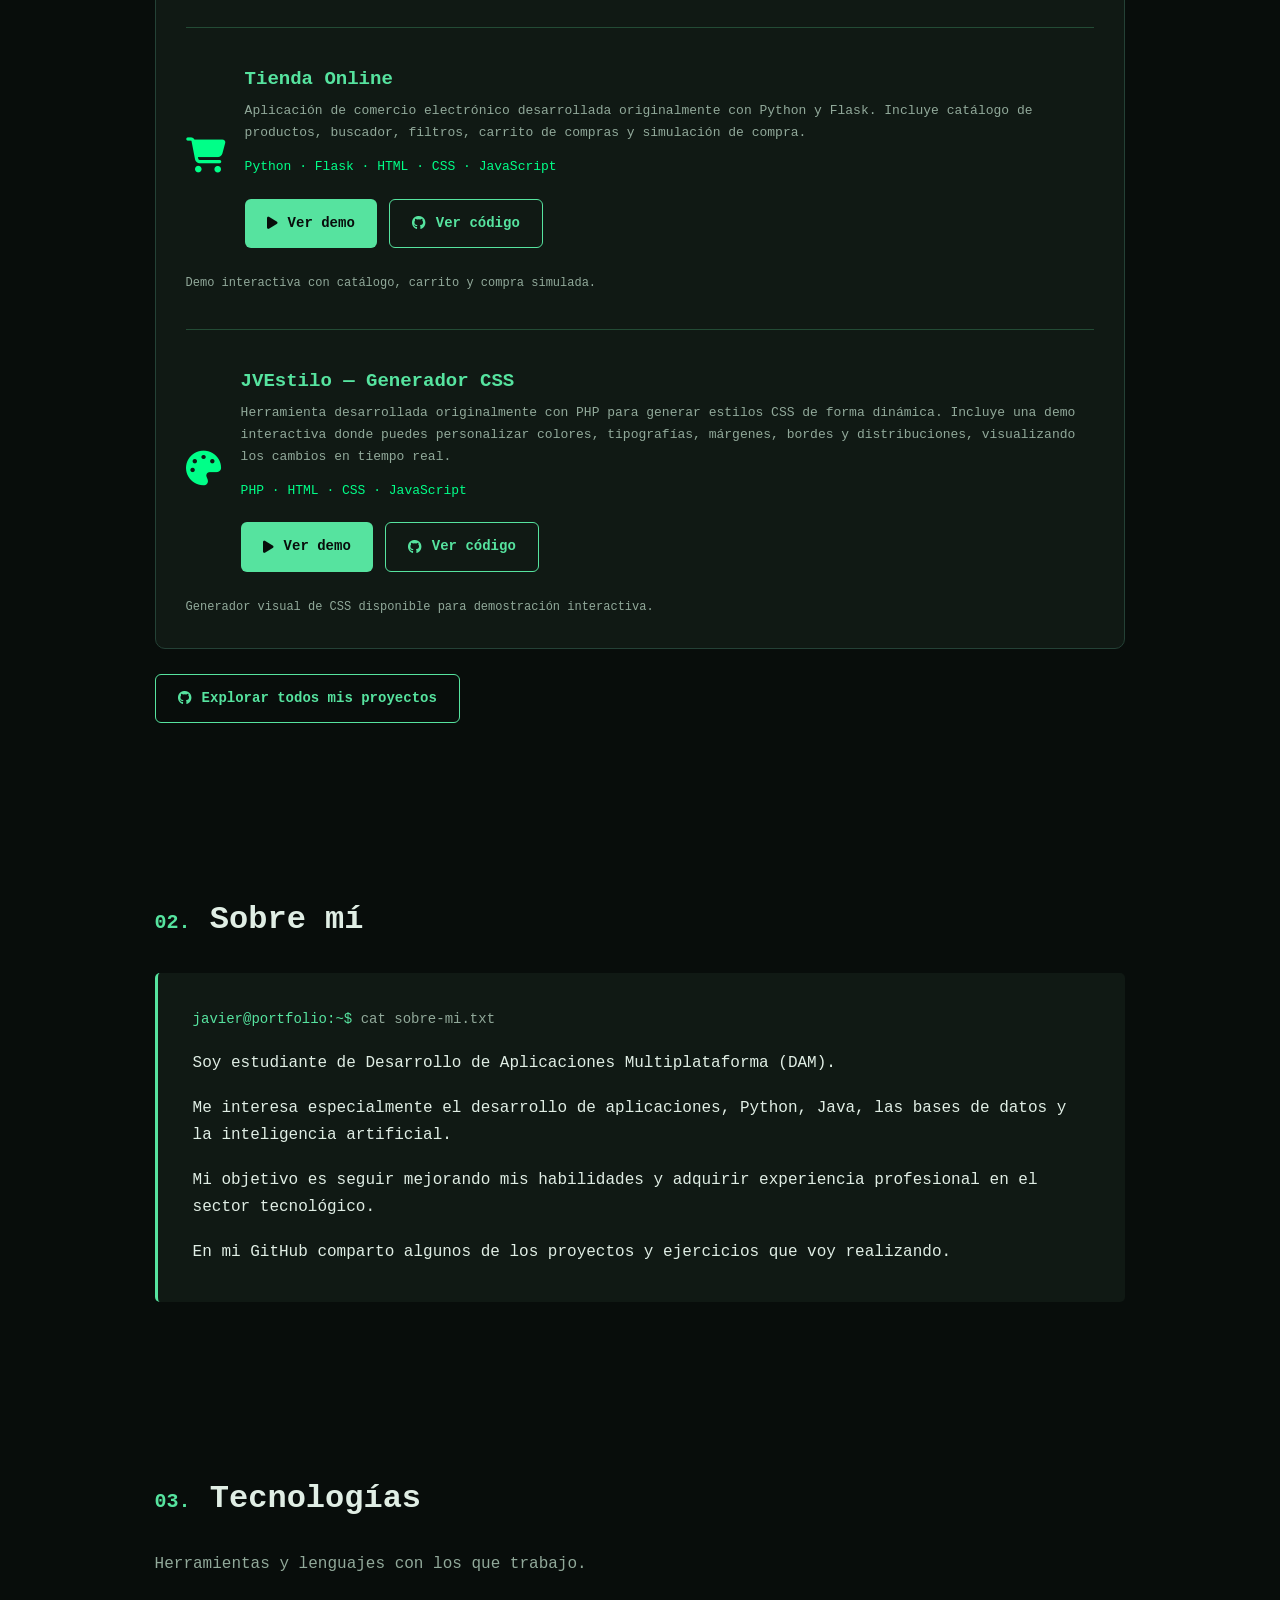
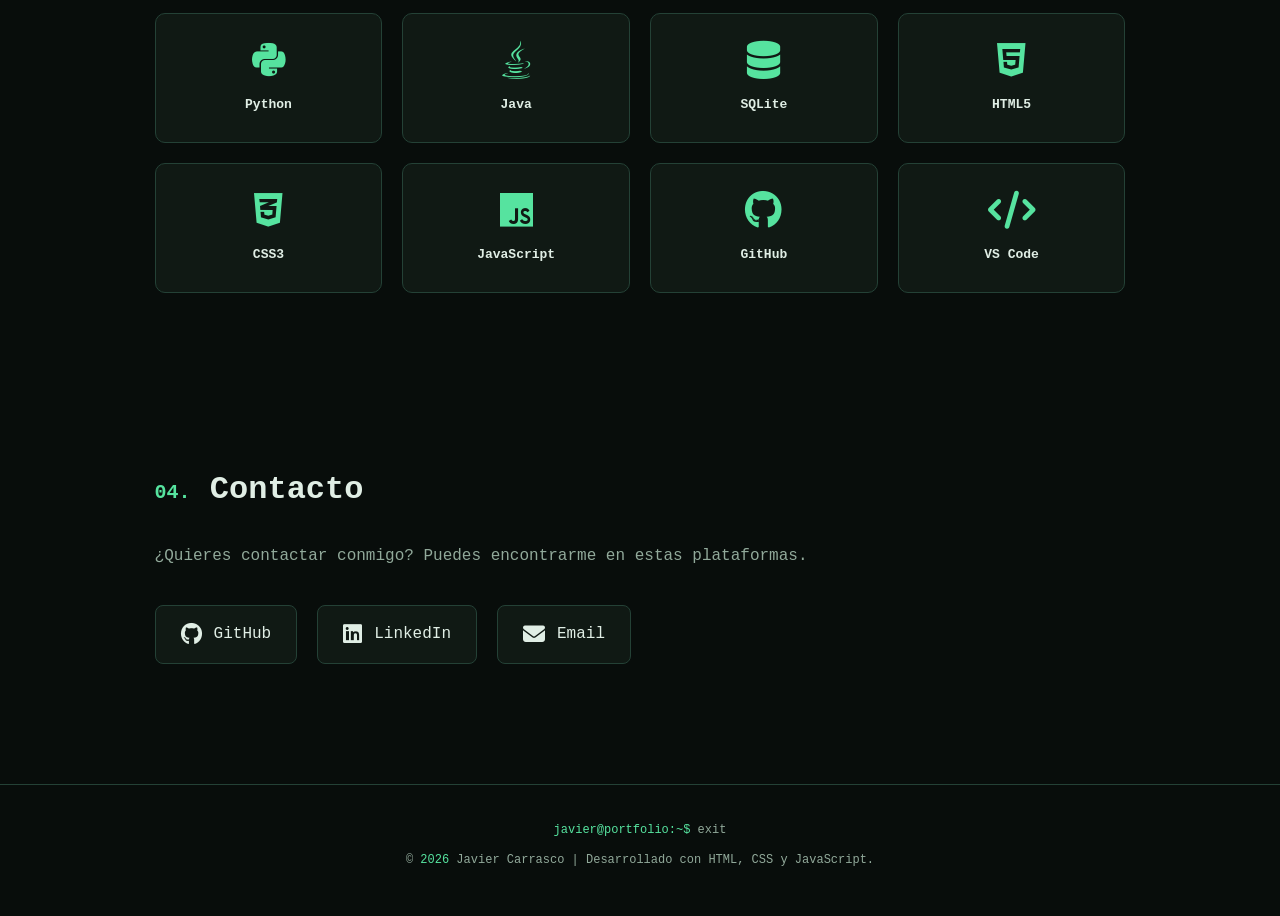
==== commit 8b87d5ef: "Update index.html" ====
--- a/index.html
+++ b/index.html
@@ -124,13 +124,14 @@
                 Contactar
               </a>
 
-              <a href="assets/cv/Javier_Carrasco_CV.pdf"
-                 class="btn-cv"
-                 download="Javier_Carrasco_CV.pdf"
-                 type="application/pdf">
-                <i class="fa-solid fa-file-arrow-down" aria-hidden="true"></i>
-                Descargar CV
-              </a>
+
+<a href="Javier_Carrasco_CV.pdf"
+   download="Javier_Carrasco_CV.pdf"
+   class="btn-cv">
+  <i class="fa-solid fa-download"></i>
+  Descargar CV
+</a>
+
 
               <a href="Juego/" class="btn-primary">
                 <i class="fa-solid fa-gamepad"></i>
--- a/style.css
+++ b/style.css
@@ -634,3 +634,32 @@
   }
 
 }
+
+
+
+
+.btn-cv {
+  display: inline-flex;
+  align-items: center;
+  justify-content: center;
+  gap: 10px;
+  padding: 12px 22px;
+  border: 1px solid var(--green);
+  border-radius: 6px;
+  background: rgba(86, 227, 159, 0.08);
+  color: var(--green);
+  font-family: inherit;
+  font-size: 14px;
+  font-weight: bold;
+  transition: background 0.3s, transform 0.3s, box-shadow 0.3s;
+}
+.btn-cv:hover {
+  background: var(--green);
+  color: var(--background);
+  transform: translateY(-3px);
+  box-shadow: 0 6px 22px rgba(86, 227, 159, 0.15);
+}
+.btn-cv:focus-visible {
+  outline: 2px solid var(--green);
+  outline-offset: 4px;
+}
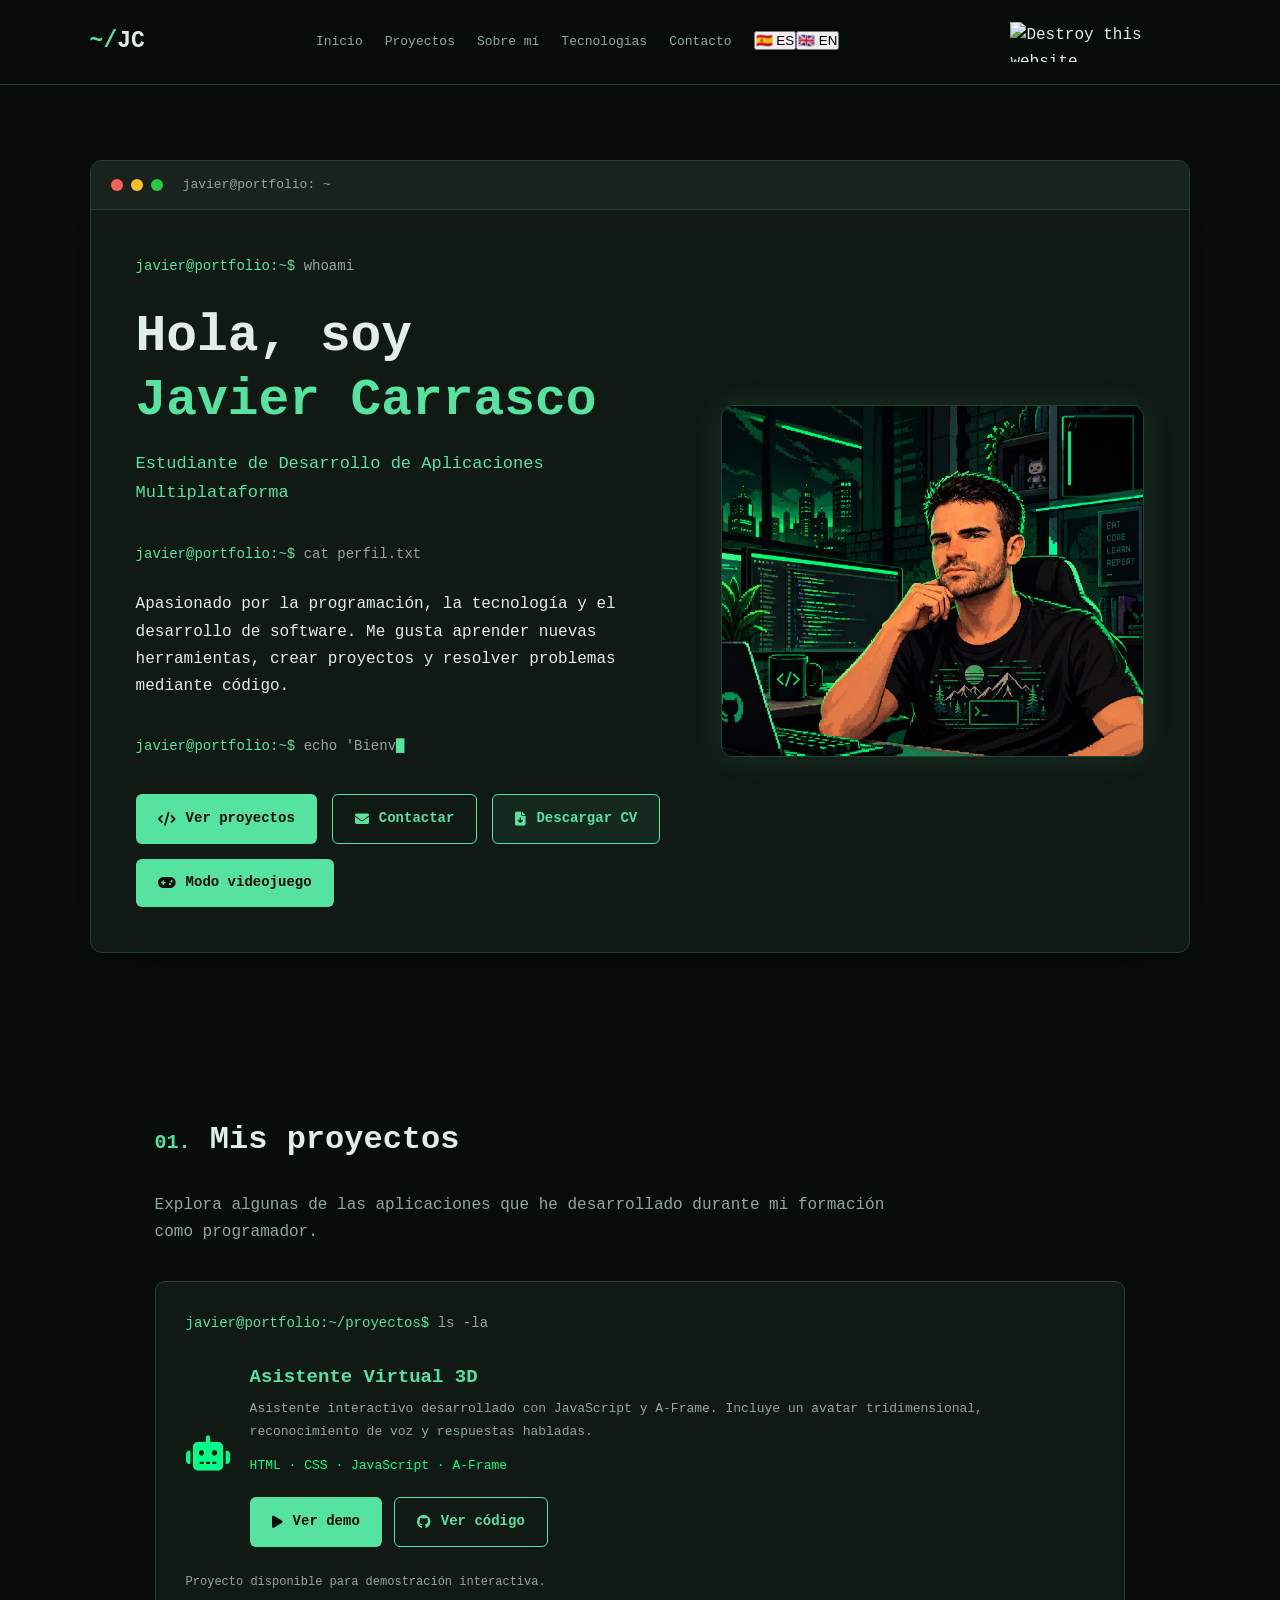
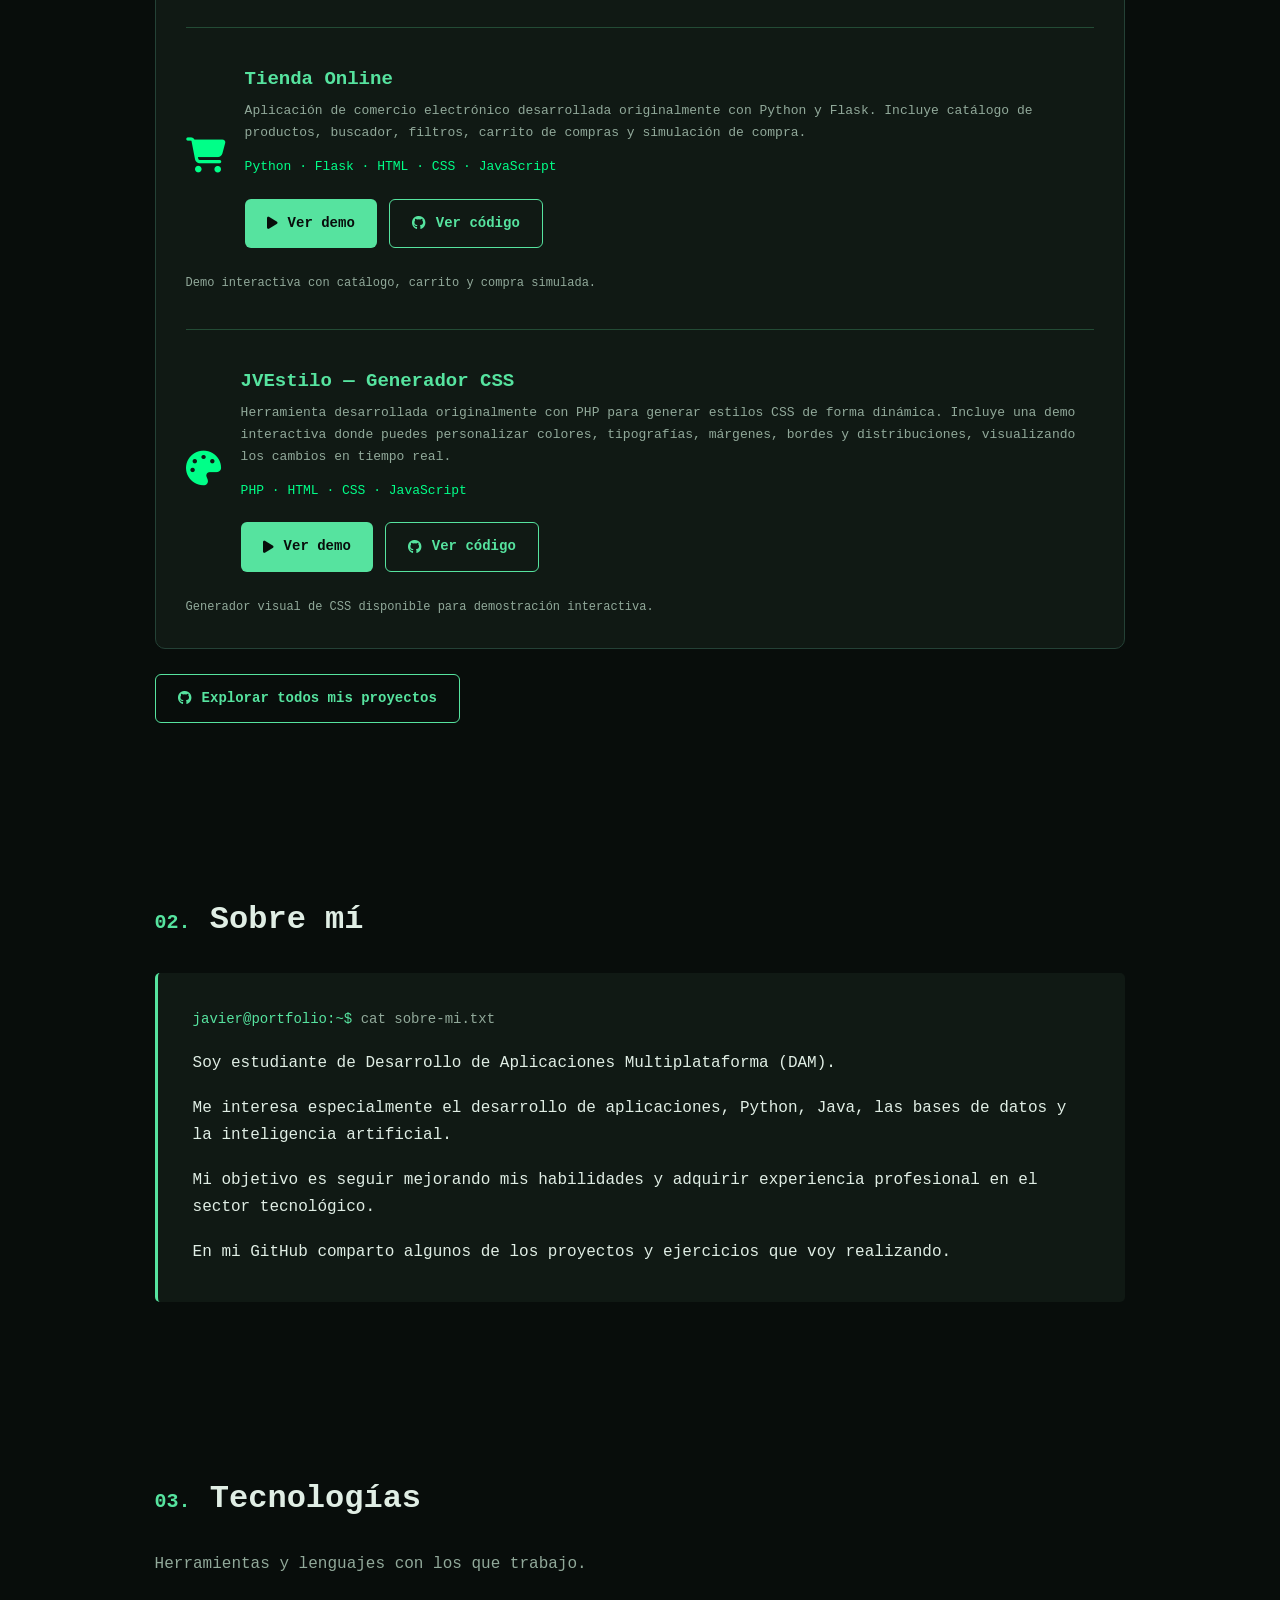
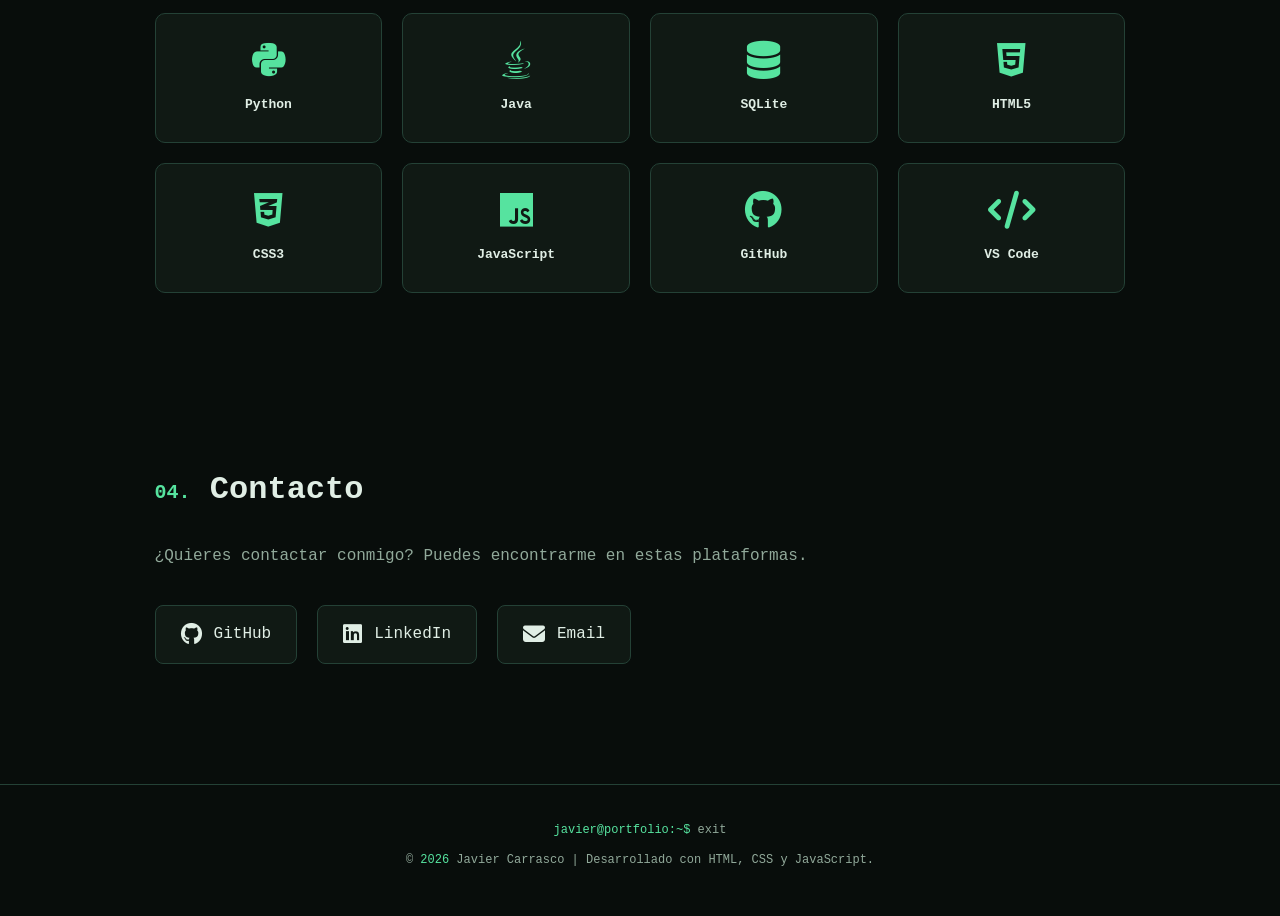
==== commit 24437ad7: "Update index.html" ====
--- a/index.html
+++ b/index.html
@@ -1,337 +1,201 @@
 
 <!DOCTYPE html>
+
 <html lang="es">
-
 <head>
-  <meta charset="UTF-8">
-  <meta name="viewport"
-        content="width=device-width, initial-scale=1.0">
-
-  <meta name="description"
-        content="Portafolio de Javier Carrasco, estudiante de Desarrollo de Aplicaciones Multiplataforma.">
-
-  <title>Javier Carrasco | Developer</title>
-
-  <link rel="stylesheet" href="style.css">
-
-  <link rel="stylesheet"
-        href="https://cdnjs.cloudflare.com/ajax/libs/font-awesome/6.7.2/css/all.min.css">
-
-  <script src="script.js" defer></script>
-</head>
-
+<meta charset="utf-8"/>
+<meta content="width=device-width, initial-scale=1.0" name="viewport"/>
+<meta content="Portafolio de Javier Carrasco, estudiante de Desarrollo de Aplicaciones Multiplataforma." name="description"/>
+<title>Javier Carrasco | Developer</title>
+<link href="style.css" rel="stylesheet"/>
+<link href="https://cdnjs.cloudflare.com/ajax/libs/font-awesome/6.7.2/css/all.min.css" rel="stylesheet"/>
+<script defer="" src="script.js"></script>
+<script defer="True" src="language.js"></script></head>
 <body>
-
-
-
-  <nav class="navbar">
-
-    <a href="#inicio" class="logo">
-      <span>~/</span>JC
+<nav class="navbar">
+<a class="logo" href="#inicio">
+<span>~/</span>JC
     </a>
-
-    <div class="nav-links">
-      <a href="#inicio">Inicio</a>
-      <a href="#proyectos">Proyectos</a>
-      <a href="#sobre-mi">Sobre mí</a>
-      <a href="#tecnologias">Tecnologías</a>
-      <a href="#contacto">Contacto</a>
-    </div>
-
-    <a class="destroy"
-       href="https://destroy.spritefusion.com/?from=badge&url=https://javicarrascoferrus-web.github.io/portafolio/"
-       target="_blank"
-       rel="noopener noreferrer">
-
-      <img
-        src="https://destroy.spritefusion.com/badge.svg"
-        alt="Destroy this website"
-        width="180"
-        height="40">
-
-    </a>
-
-  </nav>
-
-
-
-
-  <header id="inicio" class="hero">
-
-    <div class="terminal">
-
-      <div class="terminal-header">
-
-        <div class="terminal-dots">
-          <span class="red"></span>
-          <span class="yellow"></span>
-          <span class="green"></span>
-        </div>
-
-        <span>javier@portfolio: ~</span>
-
-      </div>
-
-      <div class="terminal-body">
-
-        <div class="hero-content">
-
-          <div class="hero-text">
-
-            <p class="command">
-              <span>javier@portfolio:~$</span>
+<div class="nav-links">
+<a data-i18n="t1" href="#inicio">Inicio</a>
+<a data-i18n="t2" href="#proyectos">Proyectos</a>
+<a data-i18n="t3" href="#sobre-mi">Sobre mí</a>
+<a data-i18n="t4" href="#tecnologias">Tecnologías</a>
+<a data-i18n="t5" href="#contacto">Contacto</a>
+<div aria-label="Seleccionar idioma" class="language-switch" role="group"><button aria-pressed="true" class="lang-btn" data-lang="es" type="button">🇪🇸 ES</button><button aria-pressed="false" class="lang-btn" data-lang="en" type="button">🇬🇧 EN</button></div></div>
+<a class="destroy" href="https://destroy.spritefusion.com/?from=badge&amp;url=https://javicarrascoferrus-web.github.io/portafolio/" rel="noopener noreferrer" target="_blank">
+<img alt="Destroy this website" height="40" src="https://destroy.spritefusion.com/badge.svg" width="180"/>
+</a>
+</nav>
+<header class="hero" id="inicio">
+<div class="terminal">
+<div class="terminal-header">
+<div class="terminal-dots">
+<span class="red"></span>
+<span class="yellow"></span>
+<span class="green"></span>
+</div>
+<span>javier@portfolio: ~</span>
+</div>
+<div class="terminal-body">
+<div class="hero-content">
+<div class="hero-text">
+<p class="command">
+<span>javier@portfolio:~$</span>
               whoami
             </p>
-
-            <h1>
+<h1 data-i18n="t6">
               Hola, soy
               <span class="highlight">
                 Javier Carrasco
               </span>
-            </h1>
-
-            <p class="subtitle">
+</h1>
+<p class="subtitle" data-i18n="t7">
               Estudiante de Desarrollo de Aplicaciones Multiplataforma
             </p>
-
-            <p class="command">
-              <span>javier@portfolio:~$</span>
+<p class="command">
+<span>javier@portfolio:~$</span>
               cat perfil.txt
             </p>
-
-            <p class="description">
+<p class="description" data-i18n="t8">
               Apasionado por la programación, la tecnología
               y el desarrollo de software.
               Me gusta aprender nuevas herramientas,
               crear proyectos y resolver problemas
               mediante código.
             </p>
-
-            <p class="command">
-              <span>javier@portfolio:~$</span>
-              <span id="typing"></span><span class="cursor">█</span>
-            </p>
-
-            <div class="hero-buttons">
-
-              <a href="#proyectos" class="btn-primary">
-                <i class="fa-solid fa-code"></i>
+<p class="command">
+<span>javier@portfolio:~$</span>
+<span id="typing"></span><span class="cursor">█</span>
+</p>
+<div class="hero-buttons">
+<a class="btn-primary" data-i18n="t9" href="#proyectos">
+<i class="fa-solid fa-code"></i>
                 Ver proyectos
               </a>
-
-              <a href="#contacto" class="btn-secondary">
-                <i class="fa-solid fa-envelope"></i>
+<a class="btn-secondary" data-i18n="t10" href="#contacto">
+<i class="fa-solid fa-envelope"></i>
                 Contactar
               </a>
-
-
-<a href="Javier_Carrasco_CV.pdf"
-   download="Javier_Carrasco_CV.pdf"
-   class="btn-cv">
-  <i class="fa-solid fa-download"></i>
-  Descargar CV
-</a>
-
-
-              <a href="Juego/" class="btn-primary">
-                <i class="fa-solid fa-gamepad"></i>
+<a class="btn-cv" data-i18n="t11" download="Javier_Carrasco_CV.pdf" href="Javier_Carrasco_CV.pdf" type="application/pdf">
+<i aria-hidden="true" class="fa-solid fa-file-arrow-down"></i>
+                Descargar CV
+              </a>
+<a class="btn-primary" data-i18n="t12" href="Juego/">
+<i class="fa-solid fa-gamepad"></i>
                 Modo videojuego
               </a>
-
-            </div>
-
-          </div>
-
-
-          <div class="hero-image">
-
-            <img
-              src="FotoJavi.png"
-              alt="Javier Carrasco, desarrollador en formación"
-              width="1344"
-              height="1024">
-
-          </div>
-
-        </div>
-
-      </div>
-
-    </div>
-
-  </header>
-
-
-
-
-  <section id="proyectos" class="section">
-
-    <h2 class="section-title">
-      <span>01.</span> Mis proyectos
+</div>
+</div>
+<div class="hero-image">
+<img alt="Javier Carrasco, desarrollador en formación" data-i18n-alt="photo" height="1024" src="FotoJavi.png" width="1344"/>
+</div>
+</div>
+</div>
+</div>
+</header>
+<section class="section" id="proyectos">
+<h2 class="section-title" data-i18n="t13">
+<span>01.</span> Mis proyectos
     </h2>
-
-    <p class="section-description">
+<p class="section-description" data-i18n="t14">
       Explora algunas de las aplicaciones que he desarrollado
       durante mi formación como programador.
     </p>
-
-    <div class="projects-terminal">
-
-      <p class="command">
-        <span>javier@portfolio:~/proyectos$</span>
+<div class="projects-terminal">
+<p class="command">
+<span>javier@portfolio:~/proyectos$</span>
         ls -la
       </p>
-
-
-
-
-      <div class="project-info" style="margin: 25px 0;">
-
-        <i class="fa-solid fa-robot"
-           style="font-size: 35px; color: #00ff88;"></i>
-
-        <div>
-
-          <h3>Asistente Virtual 3D</h3>
-
-          <p>
+<div class="project-info" style="margin: 25px 0;">
+<i class="fa-solid fa-robot" style="font-size: 35px; color: #00ff88;"></i>
+<div>
+<h3 data-i18n="t15">Asistente Virtual 3D</h3>
+<p data-i18n="t18">
             Asistente interactivo desarrollado con JavaScript
             y A-Frame. Incluye un avatar tridimensional,
             reconocimiento de voz y respuestas habladas.
           </p>
-
-          <p style="margin-top: 12px;">
-            <span style="color: #00ff88;">
+<p style="margin-top: 12px;">
+<span style="color: #00ff88;">
               HTML · CSS · JavaScript · A-Frame
             </span>
-          </p>
-
-          <div style="
+</p>
+<div style="
             display: flex;
             gap: 12px;
             flex-wrap: wrap;
             margin-top: 20px;
           ">
-
-            <a href="Proyectos/Asistente-3D/"
-               class="btn-primary">
-
-              <i class="fa-solid fa-play"></i>
+<a class="btn-primary" data-i18n="demo" href="Proyectos/Asistente-3D/">
+<i class="fa-solid fa-play"></i>
               Ver demo
 
             </a>
-
-            <a href="https://github.com/javicarrascoferrus-web/Proyectos"
-               target="_blank"
-               rel="noopener noreferrer"
-               class="btn-secondary">
-
-              <i class="fa-brands fa-github"></i>
+<a class="btn-secondary" data-i18n="code" href="https://github.com/javicarrascoferrus-web/Proyectos" rel="noopener noreferrer" target="_blank">
+<i class="fa-brands fa-github"></i>
               Ver código
 
             </a>
-
-          </div>
-
-        </div>
-
-      </div>
-
-      <p class="terminal-output">
+</div>
+</div>
+</div>
+<p class="terminal-output" data-i18n="t21">
         Proyecto disponible para demostración interactiva.
       </p>
-
-
-  
-
-      <hr style="
+<hr style="
         border: none;
         border-top: 1px solid #234b35;
         margin: 35px 0;
-      ">
-
-
-  
-
-      <div class="project-info" style="margin: 25px 0;">
-
-        <i class="fa-solid fa-cart-shopping"
-           style="font-size: 35px; color: #00ff88;"></i>
-
-        <div>
-
-          <h3>Tienda Online</h3>
-
-          <p>
+      "/>
+<div class="project-info" style="margin: 25px 0;">
+<i class="fa-solid fa-cart-shopping" style="font-size: 35px; color: #00ff88;"></i>
+<div>
+<h3 data-i18n="t16">Tienda Online</h3>
+<p data-i18n="t19">
             Aplicación de comercio electrónico desarrollada
             originalmente con Python y Flask. Incluye
             catálogo de productos, buscador, filtros,
             carrito de compras y simulación de compra.
           </p>
-
-          <p style="margin-top: 12px;">
-            <span style="color: #00ff88;">
+<p style="margin-top: 12px;">
+<span style="color: #00ff88;">
               Python · Flask · HTML · CSS · JavaScript
             </span>
-          </p>
-
-          <div style="
+</p>
+<div style="
             display: flex;
             gap: 12px;
             flex-wrap: wrap;
             margin-top: 20px;
           ">
-
-            <a href="Proyectos/tienda%20online/"
-               class="btn-primary">
-
-              <i class="fa-solid fa-play"></i>
+<a class="btn-primary" data-i18n="demo" href="Proyectos/tienda%20online/">
+<i class="fa-solid fa-play"></i>
               Ver demo
 
             </a>
-
-            <a href="https://github.com/javicarrascoferrus-web/Proyectos"
-               target="_blank"
-               rel="noopener noreferrer"
-               class="btn-secondary">
-
-              <i class="fa-brands fa-github"></i>
+<a class="btn-secondary" data-i18n="code" href="https://github.com/javicarrascoferrus-web/Proyectos" rel="noopener noreferrer" target="_blank">
+<i class="fa-brands fa-github"></i>
               Ver código
 
             </a>
-
-          </div>
-
-        </div>
-
-      </div>
-
-      <p class="terminal-output">
+</div>
+</div>
+</div>
+<p class="terminal-output" data-i18n="t22">
         Demo interactiva con catálogo, carrito y compra simulada.
       </p>
 
-
-      <!-- SEPARADOR -->
-
-      <hr style="
+<hr style="
         border: none;
         border-top: 1px solid #234b35;
         margin: 35px 0;
-      ">
-
-
-   
-
-      <div class="project-info" style="margin: 25px 0;">
-
-        <i class="fa-solid fa-palette"
-           style="font-size: 35px; color: #00ff88;"></i>
-
-        <div>
-
-          <h3>JVEstilo — Generador CSS</h3>
-
-          <p>
+      "/>
+<div class="project-info" style="margin: 25px 0;">
+<i class="fa-solid fa-palette" style="font-size: 35px; color: #00ff88;"></i>
+<div>
+<h3 data-i18n="t17">JVEstilo — Generador CSS</h3>
+<p data-i18n="t20">
             Herramienta desarrollada originalmente con PHP
             para generar estilos CSS de forma dinámica.
             Incluye una demo interactiva donde puedes
@@ -339,228 +203,146 @@
             bordes y distribuciones, visualizando
             los cambios en tiempo real.
           </p>
-
-          <p style="margin-top: 12px;">
-            <span style="color: #00ff88;">
+<p style="margin-top: 12px;">
+<span style="color: #00ff88;">
               PHP · HTML · CSS · JavaScript
             </span>
-          </p>
-
-          <div style="
+</p>
+<div style="
             display: flex;
             gap: 12px;
             flex-wrap: wrap;
             margin-top: 20px;
           ">
-
-            <a href="Proyectos/JVEstilo/"
-               class="btn-primary">
-
-              <i class="fa-solid fa-play"></i>
+<a class="btn-primary" data-i18n="demo" href="Proyectos/JVEstilo/">
+<i class="fa-solid fa-play"></i>
               Ver demo
 
             </a>
-
-            <a href="https://github.com/javicarrascoferrus-web/Proyectos"
-               target="_blank"
-               rel="noopener noreferrer"
-               class="btn-secondary">
-
-              <i class="fa-brands fa-github"></i>
+<a class="btn-secondary" data-i18n="code" href="https://github.com/javicarrascoferrus-web/Proyectos" rel="noopener noreferrer" target="_blank">
+<i class="fa-brands fa-github"></i>
               Ver código
 
             </a>
-
-          </div>
-
-        </div>
-
-      </div>
-
-      <p class="terminal-output">
+</div>
+</div>
+</div>
+<p class="terminal-output" data-i18n="t23">
         Generador visual de CSS disponible para demostración interactiva.
       </p>
-
-    </div>
-
-
-  
-
-    <a class="github-button"
-       href="https://github.com/javicarrascoferrus-web/Proyectos"
-       target="_blank"
-       rel="noopener noreferrer">
-
-      <i class="fa-brands fa-github"></i>
+</div>
+<a class="github-button" data-i18n="t24" href="https://github.com/javicarrascoferrus-web/Proyectos" rel="noopener noreferrer" target="_blank">
+<i class="fa-brands fa-github"></i>
       Explorar todos mis proyectos
 
     </a>
-
-  </section>
-
-
-
-
-  <section id="sobre-mi" class="section">
-
-    <h2 class="section-title">
-      <span>02.</span> Sobre mí
+</section>
+<section class="section" id="sobre-mi">
+<h2 class="section-title" data-i18n="t25">
+<span>02.</span> Sobre mí
     </h2>
-
-    <div class="about-terminal">
-
-      <p class="command">
-        <span>javier@portfolio:~$</span>
+<div class="about-terminal">
+<p class="command">
+<span>javier@portfolio:~$</span>
         cat sobre-mi.txt
       </p>
-
-      <p>
+<p data-i18n="t26">
         Soy estudiante de Desarrollo de Aplicaciones
         Multiplataforma (DAM).
       </p>
-
-      <p>
+<p data-i18n="t27">
         Me interesa especialmente el desarrollo
         de aplicaciones, Python, Java,
         las bases de datos y la inteligencia artificial.
       </p>
-
-      <p>
+<p data-i18n="t28">
         Mi objetivo es seguir mejorando mis habilidades
         y adquirir experiencia profesional
         en el sector tecnológico.
       </p>
-
-      <p>
+<p data-i18n="t29">
         En mi GitHub comparto algunos de los proyectos
         y ejercicios que voy realizando.
       </p>
-
-    </div>
-
-  </section>
-
-
-
-
-  <section id="tecnologias" class="section">
-
-    <h2 class="section-title">
-      <span>03.</span> Tecnologías
+</div>
+</section>
+<section class="section" id="tecnologias">
+<h2 class="section-title" data-i18n="t30">
+<span>03.</span> Tecnologías
     </h2>
-
-    <p class="section-description">
+<p class="section-description" data-i18n="t31">
       Herramientas y lenguajes con los que trabajo.
     </p>
-
-    <div class="tech-grid">
-
-      <div class="tech">
-        <i class="fa-brands fa-python"></i>
-        <span>Python</span>
-      </div>
-
-      <div class="tech">
-        <i class="fa-brands fa-java"></i>
-        <span>Java</span>
-      </div>
-
-      <div class="tech">
-        <i class="fa-solid fa-database"></i>
-        <span>SQLite</span>
-      </div>
-
-      <div class="tech">
-        <i class="fa-brands fa-html5"></i>
-        <span>HTML5</span>
-      </div>
-
-      <div class="tech">
-        <i class="fa-brands fa-css3-alt"></i>
-        <span>CSS3</span>
-      </div>
-
-      <div class="tech">
-        <i class="fa-brands fa-js"></i>
-        <span>JavaScript</span>
-      </div>
-
-      <div class="tech">
-        <i class="fa-brands fa-github"></i>
-        <span>GitHub</span>
-      </div>
-
-      <div class="tech">
-        <i class="fa-solid fa-code"></i>
-        <span>VS Code</span>
-      </div>
-
-    </div>
-
-  </section>
-
-
-
-
-  <section id="contacto" class="section contact-section">
-
-    <h2 class="section-title">
-      <span>04.</span> Contacto
+<div class="tech-grid">
+<div class="tech">
+<i class="fa-brands fa-python"></i>
+<span>Python</span>
+</div>
+<div class="tech">
+<i class="fa-brands fa-java"></i>
+<span>Java</span>
+</div>
+<div class="tech">
+<i class="fa-solid fa-database"></i>
+<span>SQLite</span>
+</div>
+<div class="tech">
+<i class="fa-brands fa-html5"></i>
+<span>HTML5</span>
+</div>
+<div class="tech">
+<i class="fa-brands fa-css3-alt"></i>
+<span>CSS3</span>
+</div>
+<div class="tech">
+<i class="fa-brands fa-js"></i>
+<span>JavaScript</span>
+</div>
+<div class="tech">
+<i class="fa-brands fa-github"></i>
+<span>GitHub</span>
+</div>
+<div class="tech">
+<i class="fa-solid fa-code"></i>
+<span>VS Code</span>
+</div>
+</div>
+</section>
+<section class="section contact-section" id="contacto">
+<h2 class="section-title" data-i18n="t32">
+<span>04.</span> Contacto
     </h2>
-
-    <p class="section-description">
+<p class="section-description" data-i18n="t33">
       ¿Quieres contactar conmigo?
       Puedes encontrarme en estas plataformas.
     </p>
-
-    <div class="contact-links">
-
-      <a
-        href="https://github.com/javicarrascoferrus-web"
-        target="_blank"
-        rel="noopener noreferrer">
-
-        <i class="fa-brands fa-github"></i>
+<div class="contact-links">
+<a href="https://github.com/javicarrascoferrus-web" rel="noopener noreferrer" target="_blank">
+<i class="fa-brands fa-github"></i>
         GitHub
 
       </a>
-
-      <a
-        href="https://www.linkedin.com/in/javier-carrasco-9211b0356/"
-        target="_blank"
-        rel="noopener noreferrer">
-
-        <i class="fa-brands fa-linkedin"></i>
+<a href="https://www.linkedin.com/in/javier-carrasco-9211b0356/" rel="noopener noreferrer" target="_blank">
+<i class="fa-brands fa-linkedin"></i>
         LinkedIn
 
       </a>
-
-      <a href="mailto:javicarrascoferrus@gmail.com">
-
-        <i class="fa-solid fa-envelope"></i>
+<a href="mailto:javicarrascoferrus@gmail.com">
+<i class="fa-solid fa-envelope"></i>
         Email
 
       </a>
-
-    </div>
-
-  </section>
-
-
-
-  <footer>
-
-    <p>
-      <span>javier@portfolio:~$</span>
+</div>
+</section>
+<footer>
+<p>
+<span>javier@portfolio:~$</span>
       exit
     </p>
-
-    <p>
+<p>
       © <span id="year"></span> Javier Carrasco
       | Desarrollado con HTML, CSS y JavaScript.
     </p>
-
-  </footer>
-
+</footer>
 </body>
 </html>
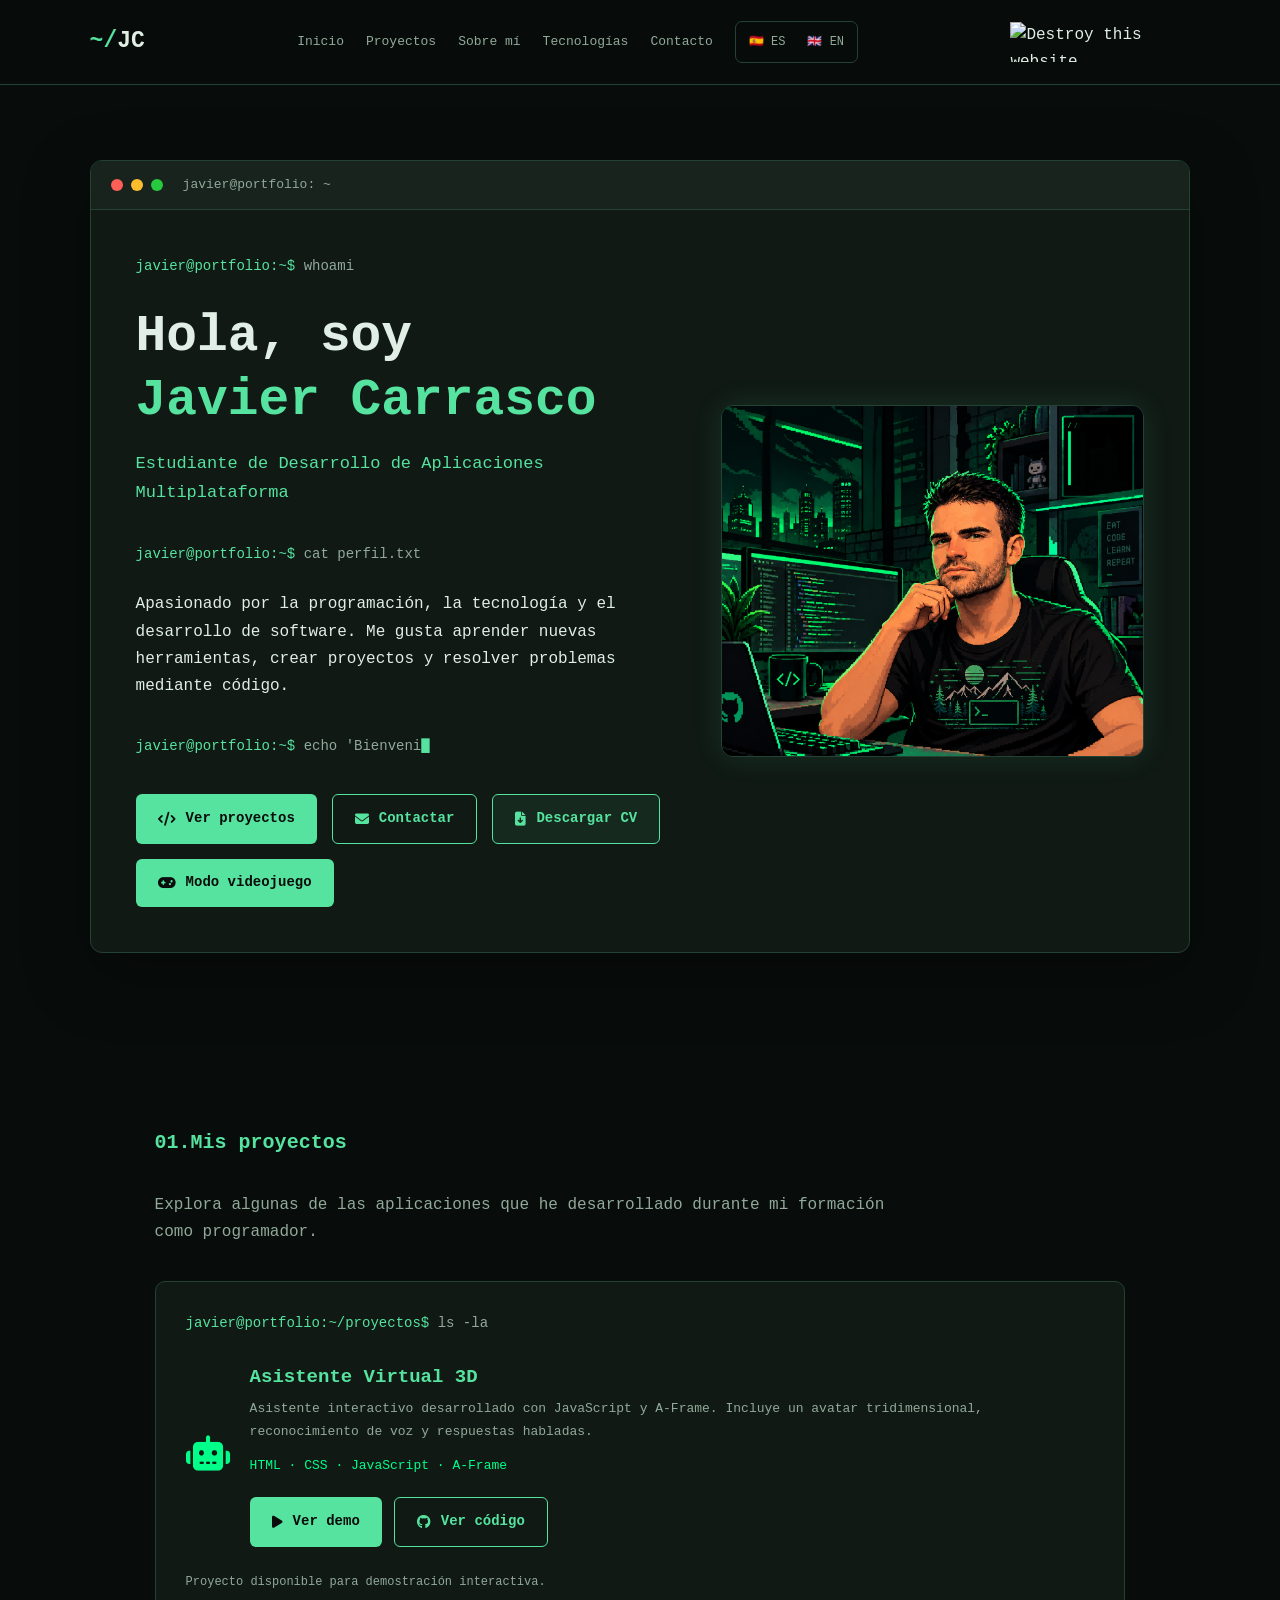
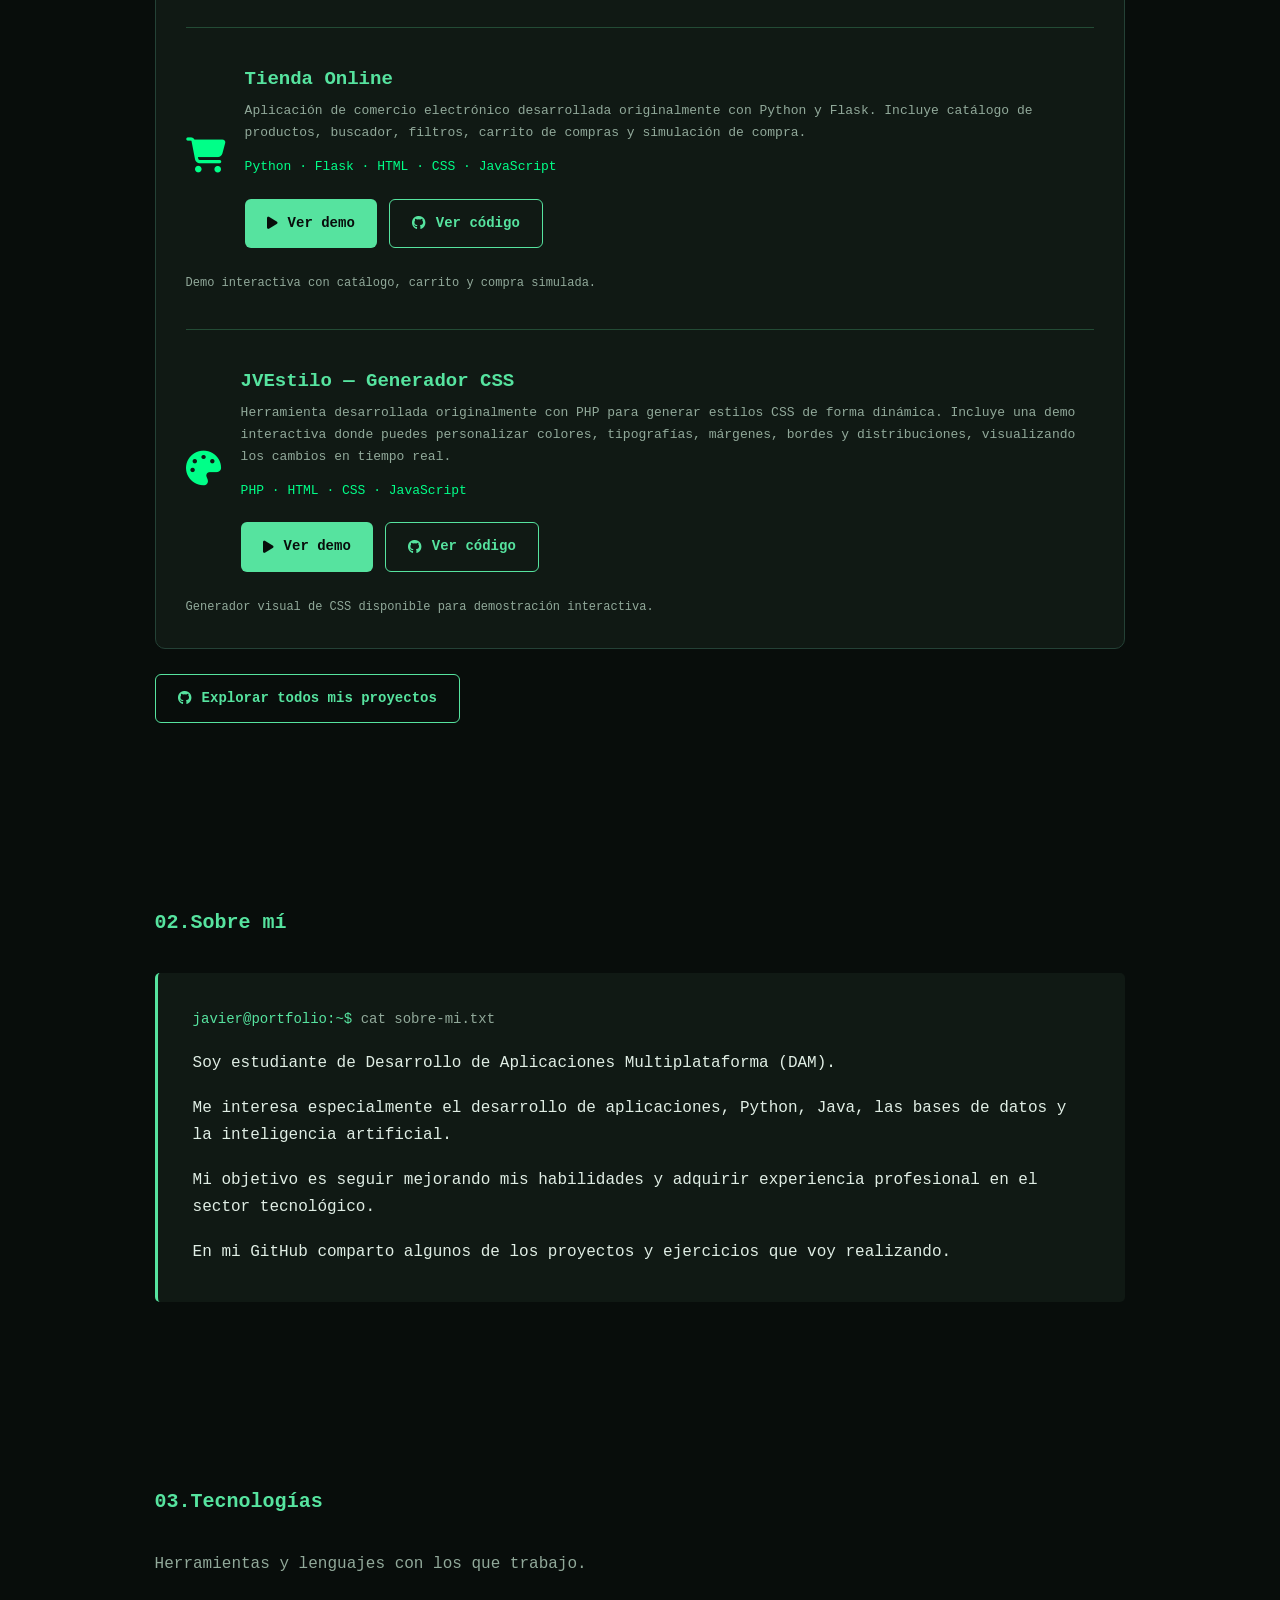
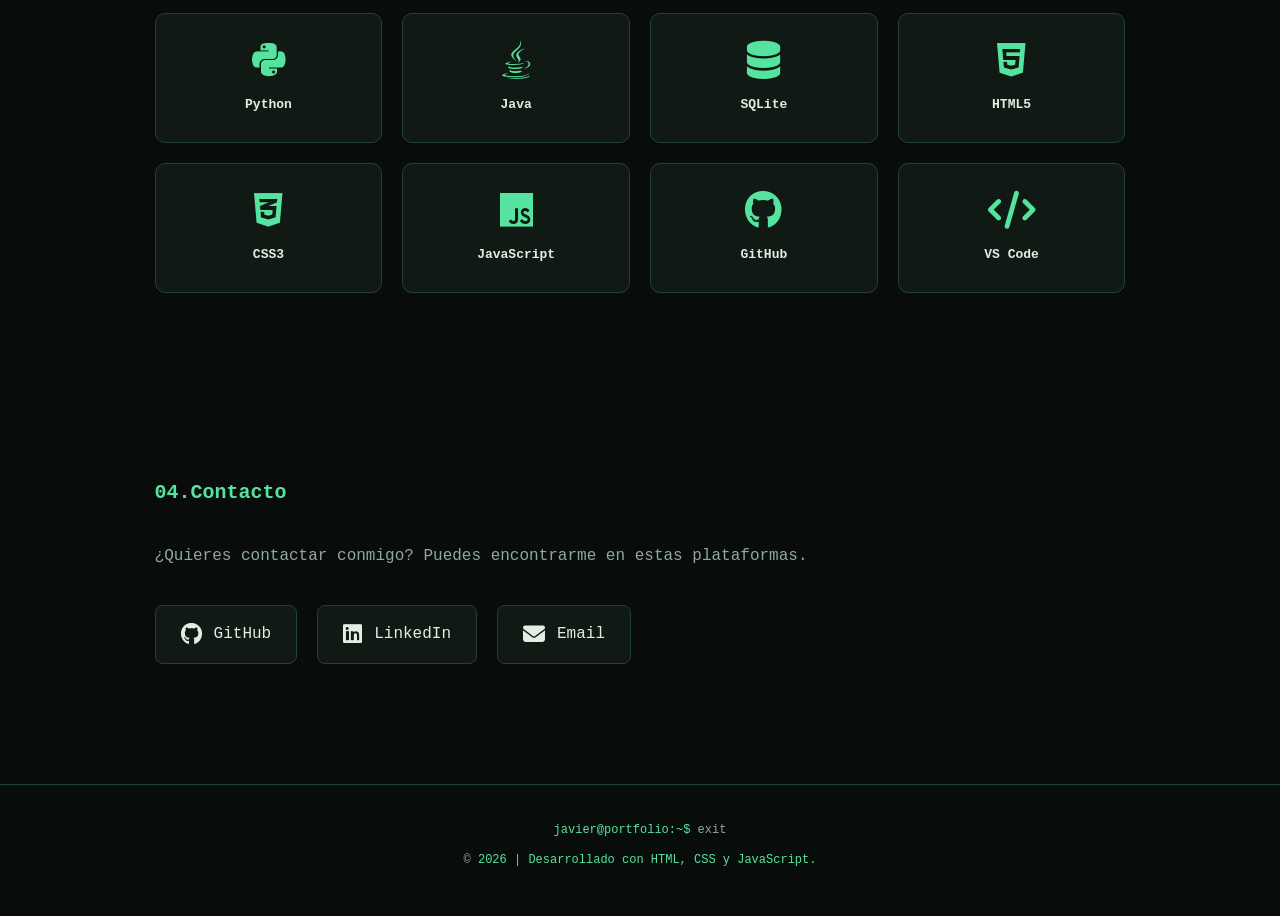
==== commit 00b54f86: "Update index.html" ====
--- a/index.html
+++ b/index.html
@@ -10,18 +10,18 @@
 <link href="style.css" rel="stylesheet"/>
 <link href="https://cdnjs.cloudflare.com/ajax/libs/font-awesome/6.7.2/css/all.min.css" rel="stylesheet"/>
 <script defer="" src="script.js"></script>
-<script defer="True" src="language.js"></script></head>
+<script defer="True" src="language.js"></script><link href="idiomas.css" rel="stylesheet"/></head>
 <body>
 <nav class="navbar">
 <a class="logo" href="#inicio">
 <span>~/</span>JC
     </a>
 <div class="nav-links">
-<a data-i18n="t1" href="#inicio">Inicio</a>
-<a data-i18n="t2" href="#proyectos">Proyectos</a>
-<a data-i18n="t3" href="#sobre-mi">Sobre mí</a>
-<a data-i18n="t4" href="#tecnologias">Tecnologías</a>
-<a data-i18n="t5" href="#contacto">Contacto</a>
+<a href="#inicio"><span data-translation-text="t1">Inicio</span></a>
+<a href="#proyectos"><span data-translation-text="t2">Proyectos</span></a>
+<a href="#sobre-mi"><span data-translation-text="t3">Sobre mí</span></a>
+<a href="#tecnologias"><span data-translation-text="t4">Tecnologías</span></a>
+<a href="#contacto"><span data-translation-text="t5">Contacto</span></a>
 <div aria-label="Seleccionar idioma" class="language-switch" role="group"><button aria-pressed="true" class="lang-btn" data-lang="es" type="button">🇪🇸 ES</button><button aria-pressed="false" class="lang-btn" data-lang="en" type="button">🇬🇧 EN</button></div></div>
 <a class="destroy" href="https://destroy.spritefusion.com/?from=badge&amp;url=https://javicarrascoferrus-web.github.io/portafolio/" rel="noopener noreferrer" target="_blank">
 <img alt="Destroy this website" height="40" src="https://destroy.spritefusion.com/badge.svg" width="180"/>
@@ -44,47 +44,33 @@
 <span>javier@portfolio:~$</span>
               whoami
             </p>
-<h1 data-i18n="t6">
-              Hola, soy
-              <span class="highlight">
+<h1><span data-translation-text="t6">Hola, soy</span><span class="highlight">
                 Javier Carrasco
               </span>
 </h1>
-<p class="subtitle" data-i18n="t7">
-              Estudiante de Desarrollo de Aplicaciones Multiplataforma
-            </p>
+<p class="subtitle"><span data-translation-text="t7">Estudiante de Desarrollo de Aplicaciones Multiplataforma</span></p>
 <p class="command">
 <span>javier@portfolio:~$</span>
               cat perfil.txt
             </p>
-<p class="description" data-i18n="t8">
-              Apasionado por la programación, la tecnología
+<p class="description"><span data-translation-text="t8">Apasionado por la programación, la tecnología
               y el desarrollo de software.
               Me gusta aprender nuevas herramientas,
               crear proyectos y resolver problemas
-              mediante código.
-            </p>
+              mediante código.</span></p>
 <p class="command">
 <span>javier@portfolio:~$</span>
 <span id="typing"></span><span class="cursor">█</span>
 </p>
 <div class="hero-buttons">
-<a class="btn-primary" data-i18n="t9" href="#proyectos">
-<i class="fa-solid fa-code"></i>
-                Ver proyectos
-              </a>
-<a class="btn-secondary" data-i18n="t10" href="#contacto">
-<i class="fa-solid fa-envelope"></i>
-                Contactar
-              </a>
-<a class="btn-cv" data-i18n="t11" download="Javier_Carrasco_CV.pdf" href="Javier_Carrasco_CV.pdf" type="application/pdf">
-<i aria-hidden="true" class="fa-solid fa-file-arrow-down"></i>
-                Descargar CV
-              </a>
-<a class="btn-primary" data-i18n="t12" href="Juego/">
-<i class="fa-solid fa-gamepad"></i>
-                Modo videojuego
-              </a>
+<a class="btn-primary" href="#proyectos">
+<i class="fa-solid fa-code"></i><span data-translation-text="t9">Ver proyectos</span></a>
+<a class="btn-secondary" href="#contacto">
+<i class="fa-solid fa-envelope"></i><span data-translation-text="t10">Contactar</span></a>
+<a class="btn-cv" download="Javier_Carrasco_CV.pdf" href="Javier_Carrasco_CV.pdf" type="application/pdf">
+<i aria-hidden="true" class="fa-solid fa-file-arrow-down"></i><span data-translation-text="t11">Descargar CV</span></a>
+<a class="btn-primary" href="Juego/">
+<i class="fa-solid fa-gamepad"></i><span data-translation-text="t12">Modo videojuego</span></a>
 </div>
 </div>
 <div class="hero-image">
@@ -95,13 +81,10 @@
 </div>
 </header>
 <section class="section" id="proyectos">
-<h2 class="section-title" data-i18n="t13">
-<span>01.</span> Mis proyectos
-    </h2>
-<p class="section-description" data-i18n="t14">
-      Explora algunas de las aplicaciones que he desarrollado
-      durante mi formación como programador.
-    </p>
+<h2 class="section-title">
+<span>01.</span><span data-translation-text="t13">Mis proyectos</span></h2>
+<p class="section-description"><span data-translation-text="t14">Explora algunas de las aplicaciones que he desarrollado
+      durante mi formación como programador.</span></p>
 <div class="projects-terminal">
 <p class="command">
 <span>javier@portfolio:~/proyectos$</span>
@@ -110,12 +93,10 @@
 <div class="project-info" style="margin: 25px 0;">
 <i class="fa-solid fa-robot" style="font-size: 35px; color: #00ff88;"></i>
 <div>
-<h3 data-i18n="t15">Asistente Virtual 3D</h3>
-<p data-i18n="t18">
-            Asistente interactivo desarrollado con JavaScript
+<h3><span data-translation-text="t15">Asistente Virtual 3D</span></h3>
+<p><span data-translation-text="t18">Asistente interactivo desarrollado con JavaScript
             y A-Frame. Incluye un avatar tridimensional,
-            reconocimiento de voz y respuestas habladas.
-          </p>
+            reconocimiento de voz y respuestas habladas.</span></p>
 <p style="margin-top: 12px;">
 <span style="color: #00ff88;">
               HTML · CSS · JavaScript · A-Frame
@@ -127,22 +108,14 @@
             flex-wrap: wrap;
             margin-top: 20px;
           ">
-<a class="btn-primary" data-i18n="demo" href="Proyectos/Asistente-3D/">
-<i class="fa-solid fa-play"></i>
-              Ver demo
-
-            </a>
-<a class="btn-secondary" data-i18n="code" href="https://github.com/javicarrascoferrus-web/Proyectos" rel="noopener noreferrer" target="_blank">
-<i class="fa-brands fa-github"></i>
-              Ver código
-
-            </a>
-</div>
-</div>
-</div>
-<p class="terminal-output" data-i18n="t21">
-        Proyecto disponible para demostración interactiva.
-      </p>
+<a class="btn-primary" href="Proyectos/Asistente-3D/">
+<i class="fa-solid fa-play"></i><span data-translation-text="demo">Ver demo</span></a>
+<a class="btn-secondary" href="https://github.com/javicarrascoferrus-web/Proyectos" rel="noopener noreferrer" target="_blank">
+<i class="fa-brands fa-github"></i><span data-translation-text="code">Ver código</span></a>
+</div>
+</div>
+</div>
+<p class="terminal-output"><span data-translation-text="t21">Proyecto disponible para demostración interactiva.</span></p>
 <hr style="
         border: none;
         border-top: 1px solid #234b35;
@@ -151,13 +124,11 @@
 <div class="project-info" style="margin: 25px 0;">
 <i class="fa-solid fa-cart-shopping" style="font-size: 35px; color: #00ff88;"></i>
 <div>
-<h3 data-i18n="t16">Tienda Online</h3>
-<p data-i18n="t19">
-            Aplicación de comercio electrónico desarrollada
+<h3><span data-translation-text="t16">Tienda Online</span></h3>
+<p><span data-translation-text="t19">Aplicación de comercio electrónico desarrollada
             originalmente con Python y Flask. Incluye
             catálogo de productos, buscador, filtros,
-            carrito de compras y simulación de compra.
-          </p>
+            carrito de compras y simulación de compra.</span></p>
 <p style="margin-top: 12px;">
 <span style="color: #00ff88;">
               Python · Flask · HTML · CSS · JavaScript
@@ -169,23 +140,15 @@
             flex-wrap: wrap;
             margin-top: 20px;
           ">
-<a class="btn-primary" data-i18n="demo" href="Proyectos/tienda%20online/">
-<i class="fa-solid fa-play"></i>
-              Ver demo
-
-            </a>
-<a class="btn-secondary" data-i18n="code" href="https://github.com/javicarrascoferrus-web/Proyectos" rel="noopener noreferrer" target="_blank">
-<i class="fa-brands fa-github"></i>
-              Ver código
-
-            </a>
-</div>
-</div>
-</div>
-<p class="terminal-output" data-i18n="t22">
-        Demo interactiva con catálogo, carrito y compra simulada.
-      </p>
-
+<a class="btn-primary" href="Proyectos/tienda%20online/">
+<i class="fa-solid fa-play"></i><span data-translation-text="demo">Ver demo</span></a>
+<a class="btn-secondary" href="https://github.com/javicarrascoferrus-web/Proyectos" rel="noopener noreferrer" target="_blank">
+<i class="fa-brands fa-github"></i><span data-translation-text="code">Ver código</span></a>
+</div>
+</div>
+</div>
+<p class="terminal-output"><span data-translation-text="t22">Demo interactiva con catálogo, carrito y compra simulada.</span></p>
+<!-- SEPARADOR -->
 <hr style="
         border: none;
         border-top: 1px solid #234b35;
@@ -194,15 +157,13 @@
 <div class="project-info" style="margin: 25px 0;">
 <i class="fa-solid fa-palette" style="font-size: 35px; color: #00ff88;"></i>
 <div>
-<h3 data-i18n="t17">JVEstilo — Generador CSS</h3>
-<p data-i18n="t20">
-            Herramienta desarrollada originalmente con PHP
+<h3><span data-translation-text="t17">JVEstilo — Generador CSS</span></h3>
+<p><span data-translation-text="t20">Herramienta desarrollada originalmente con PHP
             para generar estilos CSS de forma dinámica.
             Incluye una demo interactiva donde puedes
             personalizar colores, tipografías, márgenes,
             bordes y distribuciones, visualizando
-            los cambios en tiempo real.
-          </p>
+            los cambios en tiempo real.</span></p>
 <p style="margin-top: 12px;">
 <span style="color: #00ff88;">
               PHP · HTML · CSS · JavaScript
@@ -214,65 +175,42 @@
             flex-wrap: wrap;
             margin-top: 20px;
           ">
-<a class="btn-primary" data-i18n="demo" href="Proyectos/JVEstilo/">
-<i class="fa-solid fa-play"></i>
-              Ver demo
-
-            </a>
-<a class="btn-secondary" data-i18n="code" href="https://github.com/javicarrascoferrus-web/Proyectos" rel="noopener noreferrer" target="_blank">
-<i class="fa-brands fa-github"></i>
-              Ver código
-
-            </a>
-</div>
-</div>
-</div>
-<p class="terminal-output" data-i18n="t23">
-        Generador visual de CSS disponible para demostración interactiva.
-      </p>
-</div>
-<a class="github-button" data-i18n="t24" href="https://github.com/javicarrascoferrus-web/Proyectos" rel="noopener noreferrer" target="_blank">
-<i class="fa-brands fa-github"></i>
-      Explorar todos mis proyectos
-
-    </a>
+<a class="btn-primary" href="Proyectos/JVEstilo/">
+<i class="fa-solid fa-play"></i><span data-translation-text="demo">Ver demo</span></a>
+<a class="btn-secondary" href="https://github.com/javicarrascoferrus-web/Proyectos" rel="noopener noreferrer" target="_blank">
+<i class="fa-brands fa-github"></i><span data-translation-text="code">Ver código</span></a>
+</div>
+</div>
+</div>
+<p class="terminal-output"><span data-translation-text="t23">Generador visual de CSS disponible para demostración interactiva.</span></p>
+</div>
+<a class="github-button" href="https://github.com/javicarrascoferrus-web/Proyectos" rel="noopener noreferrer" target="_blank">
+<i class="fa-brands fa-github"></i><span data-translation-text="t24">Explorar todos mis proyectos</span></a>
 </section>
 <section class="section" id="sobre-mi">
-<h2 class="section-title" data-i18n="t25">
-<span>02.</span> Sobre mí
-    </h2>
+<h2 class="section-title">
+<span>02.</span><span data-translation-text="t25">Sobre mí</span></h2>
 <div class="about-terminal">
 <p class="command">
 <span>javier@portfolio:~$</span>
         cat sobre-mi.txt
       </p>
-<p data-i18n="t26">
-        Soy estudiante de Desarrollo de Aplicaciones
-        Multiplataforma (DAM).
-      </p>
-<p data-i18n="t27">
-        Me interesa especialmente el desarrollo
+<p><span data-translation-text="t26">Soy estudiante de Desarrollo de Aplicaciones
+        Multiplataforma (DAM).</span></p>
+<p><span data-translation-text="t27">Me interesa especialmente el desarrollo
         de aplicaciones, Python, Java,
-        las bases de datos y la inteligencia artificial.
-      </p>
-<p data-i18n="t28">
-        Mi objetivo es seguir mejorando mis habilidades
+        las bases de datos y la inteligencia artificial.</span></p>
+<p><span data-translation-text="t28">Mi objetivo es seguir mejorando mis habilidades
         y adquirir experiencia profesional
-        en el sector tecnológico.
-      </p>
-<p data-i18n="t29">
-        En mi GitHub comparto algunos de los proyectos
-        y ejercicios que voy realizando.
-      </p>
+        en el sector tecnológico.</span></p>
+<p><span data-translation-text="t29">En mi GitHub comparto algunos de los proyectos
+        y ejercicios que voy realizando.</span></p>
 </div>
 </section>
 <section class="section" id="tecnologias">
-<h2 class="section-title" data-i18n="t30">
-<span>03.</span> Tecnologías
-    </h2>
-<p class="section-description" data-i18n="t31">
-      Herramientas y lenguajes con los que trabajo.
-    </p>
+<h2 class="section-title">
+<span>03.</span><span data-translation-text="t30">Tecnologías</span></h2>
+<p class="section-description"><span data-translation-text="t31">Herramientas y lenguajes con los que trabajo.</span></p>
 <div class="tech-grid">
 <div class="tech">
 <i class="fa-brands fa-python"></i>
@@ -309,13 +247,10 @@
 </div>
 </section>
 <section class="section contact-section" id="contacto">
-<h2 class="section-title" data-i18n="t32">
-<span>04.</span> Contacto
-    </h2>
-<p class="section-description" data-i18n="t33">
-      ¿Quieres contactar conmigo?
-      Puedes encontrarme en estas plataformas.
-    </p>
+<h2 class="section-title">
+<span>04.</span><span data-translation-text="t32">Contacto</span></h2>
+<p class="section-description"><span data-translation-text="t33">¿Quieres contactar conmigo?
+      Puedes encontrarme en estas plataformas.</span></p>
 <div class="contact-links">
 <a href="https://github.com/javicarrascoferrus-web" rel="noopener noreferrer" target="_blank">
 <i class="fa-brands fa-github"></i>
@@ -340,9 +275,7 @@
       exit
     </p>
 <p>
-      © <span id="year"></span> Javier Carrasco
-      | Desarrollado con HTML, CSS y JavaScript.
-    </p>
+      © <span id="year"></span><span data-translation-text="footerSuffix"> | Desarrollado con HTML, CSS y JavaScript.</span></p>
 </footer>
 </body>
 </html>
--- a/style.css
+++ b/style.css
@@ -663,3 +663,10 @@
   outline: 2px solid var(--green);
   outline-offset: 4px;
 }
+
+
+.language-switch { display:flex; align-items:center; gap:4px; padding:4px; border:1px solid var(--border); border-radius:7px; }
+.lang-btn { background:transparent; color:var(--muted); border:0; border-radius:5px; padding:6px 9px; font:inherit; font-size:12px; cursor:pointer; transition:background .2s,color .2s; }
+.lang-btn:hover,.lang-btn.active { background:var(--green); color:var(--background); }
+.lang-btn:focus-visible { outline:2px solid var(--green); outline-offset:3px; }
+@media(max-width:650px) { .language-switch { margin:auto; } .lang-btn { padding:5px 7px; font-size:11px; } }
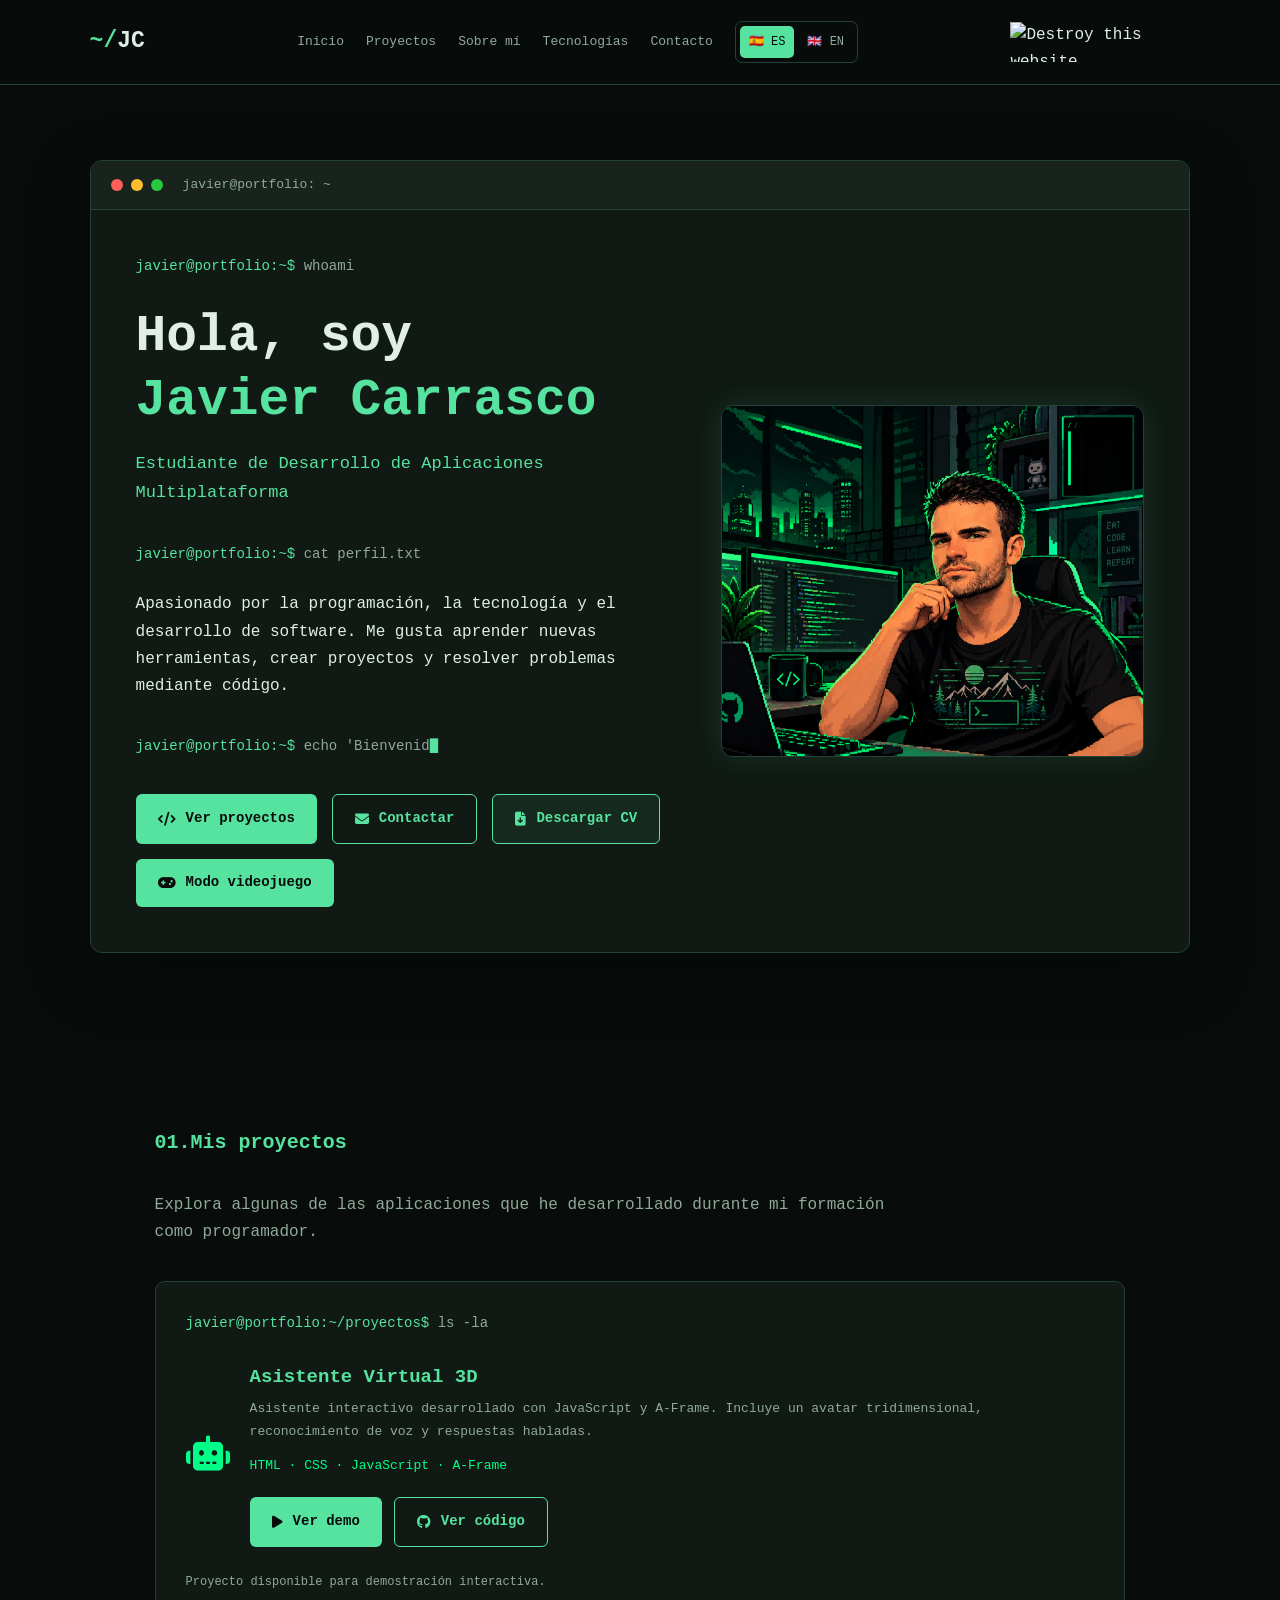
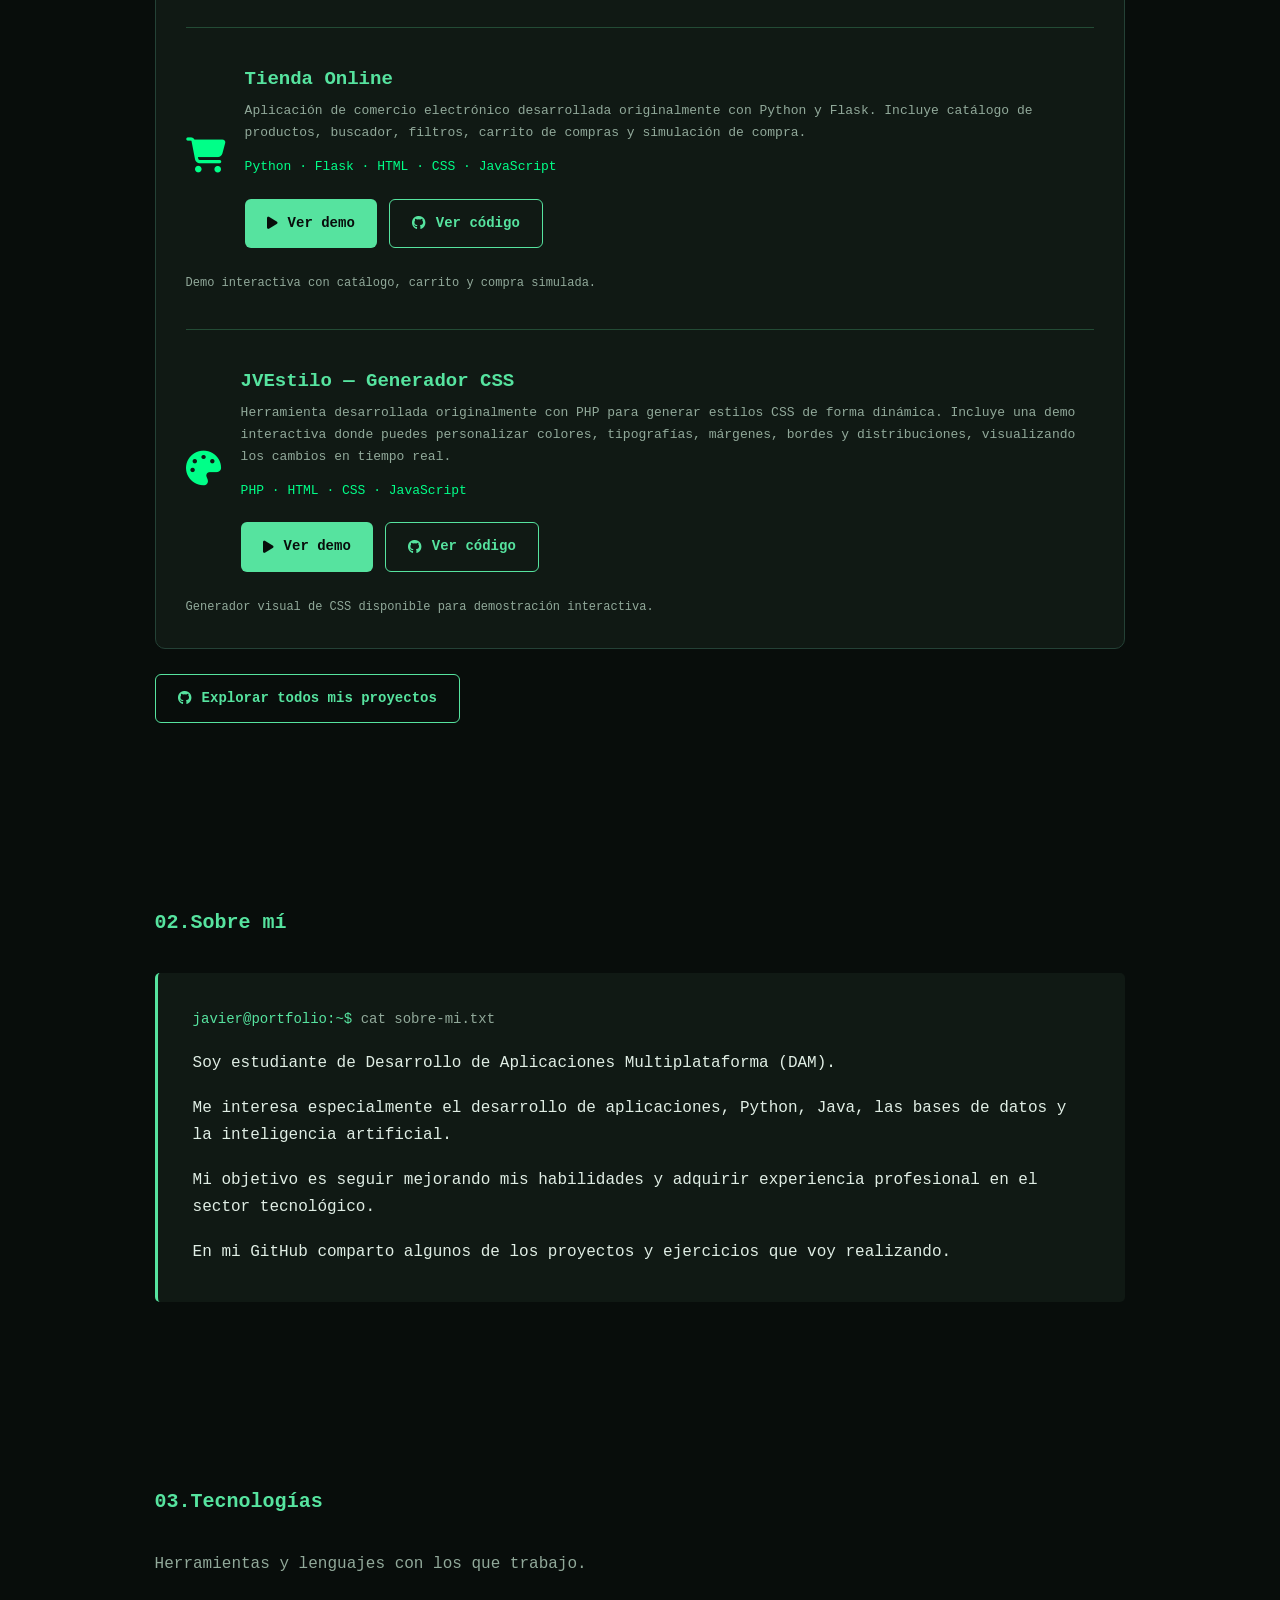
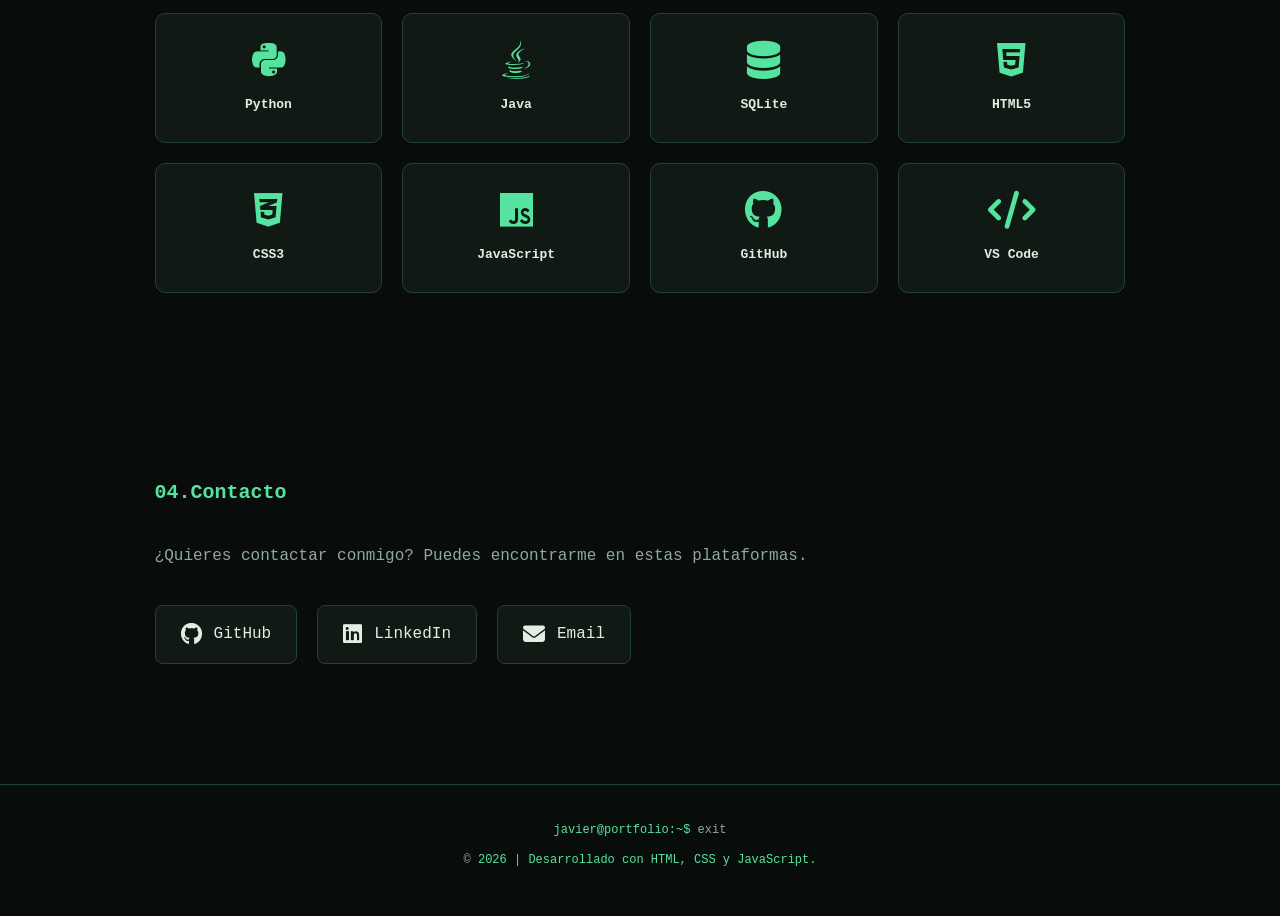
==== commit 45bf8541: "Update index.html" ====
--- a/index.html
+++ b/index.html
@@ -10,7 +10,7 @@
 <link href="style.css" rel="stylesheet"/>
 <link href="https://cdnjs.cloudflare.com/ajax/libs/font-awesome/6.7.2/css/all.min.css" rel="stylesheet"/>
 <script defer="" src="script.js"></script>
-<script defer="True" src="language.js"></script><link href="idiomas.css" rel="stylesheet"/></head>
+<link href="idiomas.css" rel="stylesheet"/></head>
 <body>
 <nav class="navbar">
 <a class="logo" href="#inicio">
@@ -148,7 +148,7 @@
 </div>
 </div>
 <p class="terminal-output"><span data-translation-text="t22">Demo interactiva con catálogo, carrito y compra simulada.</span></p>
-<!-- SEPARADOR -->
+
 <hr style="
         border: none;
         border-top: 1px solid #234b35;
@@ -277,5 +277,110 @@
 <p>
       © <span id="year"></span><span data-translation-text="footerSuffix"> | Desarrollado con HTML, CSS y JavaScript.</span></p>
 </footer>
-</body>
+<script>
+const dictionary = {
+  "es": {
+    "t1": "Inicio",
+    "t2": "Proyectos",
+    "t3": "Sobre mí",
+    "t4": "Tecnologías",
+    "t5": "Contacto",
+    "t6": "Hola, soy",
+    "t7": "Estudiante de Desarrollo de Aplicaciones Multiplataforma",
+    "t8": "Apasionado por la programación, la tecnología\n              y el desarrollo de software.\n              Me gusta aprender nuevas herramientas,\n              crear proyectos y resolver problemas\n              mediante código.",
+    "t9": "Ver proyectos",
+    "t10": "Contactar",
+    "t11": "Descargar CV",
+    "t12": "Modo videojuego",
+    "t13": "Mis proyectos",
+    "t14": "Explora algunas de las aplicaciones que he desarrollado\n      durante mi formación como programador.",
+    "t15": "Asistente Virtual 3D",
+    "t18": "Asistente interactivo desarrollado con JavaScript\n            y A-Frame. Incluye un avatar tridimensional,\n            reconocimiento de voz y respuestas habladas.",
+    "demo": "Ver demo",
+    "code": "Ver código",
+    "t21": "Proyecto disponible para demostración interactiva.",
+    "t16": "Tienda Online",
+    "t19": "Aplicación de comercio electrónico desarrollada\n            originalmente con Python y Flask. Incluye\n            catálogo de productos, buscador, filtros,\n            carrito de compras y simulación de compra.",
+    "t22": "Demo interactiva con catálogo, carrito y compra simulada.",
+    "t17": "JVEstilo — Generador CSS",
+    "t20": "Herramienta desarrollada originalmente con PHP\n            para generar estilos CSS de forma dinámica.\n            Incluye una demo interactiva donde puedes\n            personalizar colores, tipografías, márgenes,\n            bordes y distribuciones, visualizando\n            los cambios en tiempo real.",
+    "t23": "Generador visual de CSS disponible para demostración interactiva.",
+    "t24": "Explorar todos mis proyectos",
+    "t25": "Sobre mí",
+    "t26": "Soy estudiante de Desarrollo de Aplicaciones\n        Multiplataforma (DAM).",
+    "t27": "Me interesa especialmente el desarrollo\n        de aplicaciones, Python, Java,\n        las bases de datos y la inteligencia artificial.",
+    "t28": "Mi objetivo es seguir mejorando mis habilidades\n        y adquirir experiencia profesional\n        en el sector tecnológico.",
+    "t29": "En mi GitHub comparto algunos de los proyectos\n        y ejercicios que voy realizando.",
+    "t30": "Tecnologías",
+    "t31": "Herramientas y lenguajes con los que trabajo.",
+    "t32": "Contacto",
+    "t33": "¿Quieres contactar conmigo?\n      Puedes encontrarme en estas plataformas.",
+    "footerSuffix": " | Desarrollado con HTML, CSS y JavaScript."
+  },
+  "en": {
+    "t1": "Home",
+    "t2": "Projects",
+    "t3": "About me",
+    "t4": "Technologies",
+    "t5": "Contact",
+    "t6": "Hi, I'm",
+    "t7": "Multiplatform Application Development student",
+    "t8": "Passionate about programming, technology and software development. I enjoy learning new tools, building projects and solving problems through code.",
+    "t9": "View projects",
+    "t10": "Get in touch",
+    "t11": "Download CV",
+    "t12": "Game mode",
+    "t13": "My projects",
+    "t14": "Explore some of the applications I've developed during my software development studies.",
+    "t15": "3D Virtual Assistant",
+    "t16": "Online Store",
+    "t17": "JVEstilo — CSS Generator",
+    "t18": "Interactive assistant built with JavaScript and A-Frame. Features a 3D avatar, voice recognition and spoken responses.",
+    "t19": "E-commerce application originally developed with Python and Flask. Includes a product catalog, search, filters, shopping cart and simulated checkout.",
+    "t20": "Tool originally developed with PHP to generate CSS styles dynamically. Includes an interactive demo where you can customize colors, fonts, spacing, borders and layouts, previewing changes in real time.",
+    "t21": "Project available as an interactive demo.",
+    "t22": "Interactive demo with catalog, cart and simulated checkout.",
+    "t23": "Visual CSS generator available as an interactive demo.",
+    "t24": "Explore all my projects",
+    "t25": "About me",
+    "t26": "I'm a Multiplatform Application Development (DAM) student.",
+    "t27": "I'm especially interested in application development, Python, Java, databases and artificial intelligence.",
+    "t28": "My goal is to keep improving my skills and gain professional experience in the technology sector.",
+    "t29": "On my GitHub, I share some of the projects and exercises I've been working on.",
+    "t30": "Technologies",
+    "t31": "Tools and programming languages I work with.",
+    "t32": "Contact",
+    "t33": "Want to get in touch? You can find me on these platforms.",
+    "t34": "| Built with HTML, CSS and JavaScript.",
+    "demo": "View demo",
+    "code": "View code",
+    "photo": "Javier Carrasco, aspiring software developer",
+    "footerSuffix": " | Built with HTML, CSS and JavaScript."
+  }
+};
+function setPortfolioLanguage(lang) {
+  if (!dictionary[lang]) return;
+  document.documentElement.lang = lang;
+  document.querySelectorAll('[data-translation-text]').forEach(element => {
+    const key = element.dataset.translationText;
+    if (dictionary[lang][key] !== undefined) element.textContent = dictionary[lang][key];
+  });
+  const photo = document.querySelector('[data-i18n-alt]');
+  if (photo) photo.alt = lang === 'en' ? dictionary.en.photo : 'Javier Carrasco, desarrollador en formación';
+  document.querySelectorAll('.lang-btn').forEach(button => {
+    const active = button.dataset.lang === lang;
+    button.classList.toggle('active', active);
+    button.setAttribute('aria-pressed', String(active));
+  });
+  const meta = document.querySelector('meta[name="description"]');
+  if (meta) meta.content = lang === 'en' ? 'Portfolio of Javier Carrasco, Multiplatform Application Development student.' : 'Portafolio de Javier Carrasco, estudiante de Desarrollo de Aplicaciones Multiplataforma.';
+  try { localStorage.setItem('portfolio-language', lang); } catch (error) {}
+}
+document.querySelectorAll('.lang-btn').forEach(button => {
+  button.addEventListener('click', () => setPortfolioLanguage(button.dataset.lang));
+});
+let initialLanguage = 'es';
+try { if (localStorage.getItem('portfolio-language') === 'en') initialLanguage = 'en'; } catch (error) {}
+setPortfolioLanguage(initialLanguage);
+</script></body>
 </html>
--- a/idiomas.css
+++ b/idiomas.css
@@ -0,0 +1,34 @@
+/* Selector de idioma ES / EN */
+.language-switch { display:flex; align-items:center; gap:4px; padding:4px; border:1px solid var(--border); border-radius:7px; }
+.lang-btn { background:transparent; color:var(--muted); border:0; border-radius:5px; padding:6px 9px; font:inherit; font-size:12px; cursor:pointer; transition:background .2s,color .2s; }
+.lang-btn:hover,.lang-btn.active { background:var(--green); color:var(--background); }
+.lang-btn:focus-visible { outline:2px solid var(--green); outline-offset:3px; }
+@media(max-width:650px) { .language-switch { margin:auto; } .lang-btn { padding:5px 7px; font-size:11px; } }
+
+
+
+.btn-cv {
+  display: inline-flex;
+  align-items: center;
+  justify-content: center;
+  gap: 10px;
+  padding: 12px 22px;
+  border: 1px solid var(--green);
+  border-radius: 6px;
+  background: rgba(86, 227, 159, 0.08);
+  color: var(--green);
+  font-family: inherit;
+  font-size: 14px;
+  font-weight: bold;
+  transition: background 0.3s, transform 0.3s, box-shadow 0.3s;
+}
+.btn-cv:hover {
+  background: var(--green);
+  color: var(--background);
+  transform: translateY(-3px);
+  box-shadow: 0 6px 22px rgba(86, 227, 159, 0.15);
+}
+.btn-cv:focus-visible {
+  outline: 2px solid var(--green);
+  outline-offset: 4px;
+}
